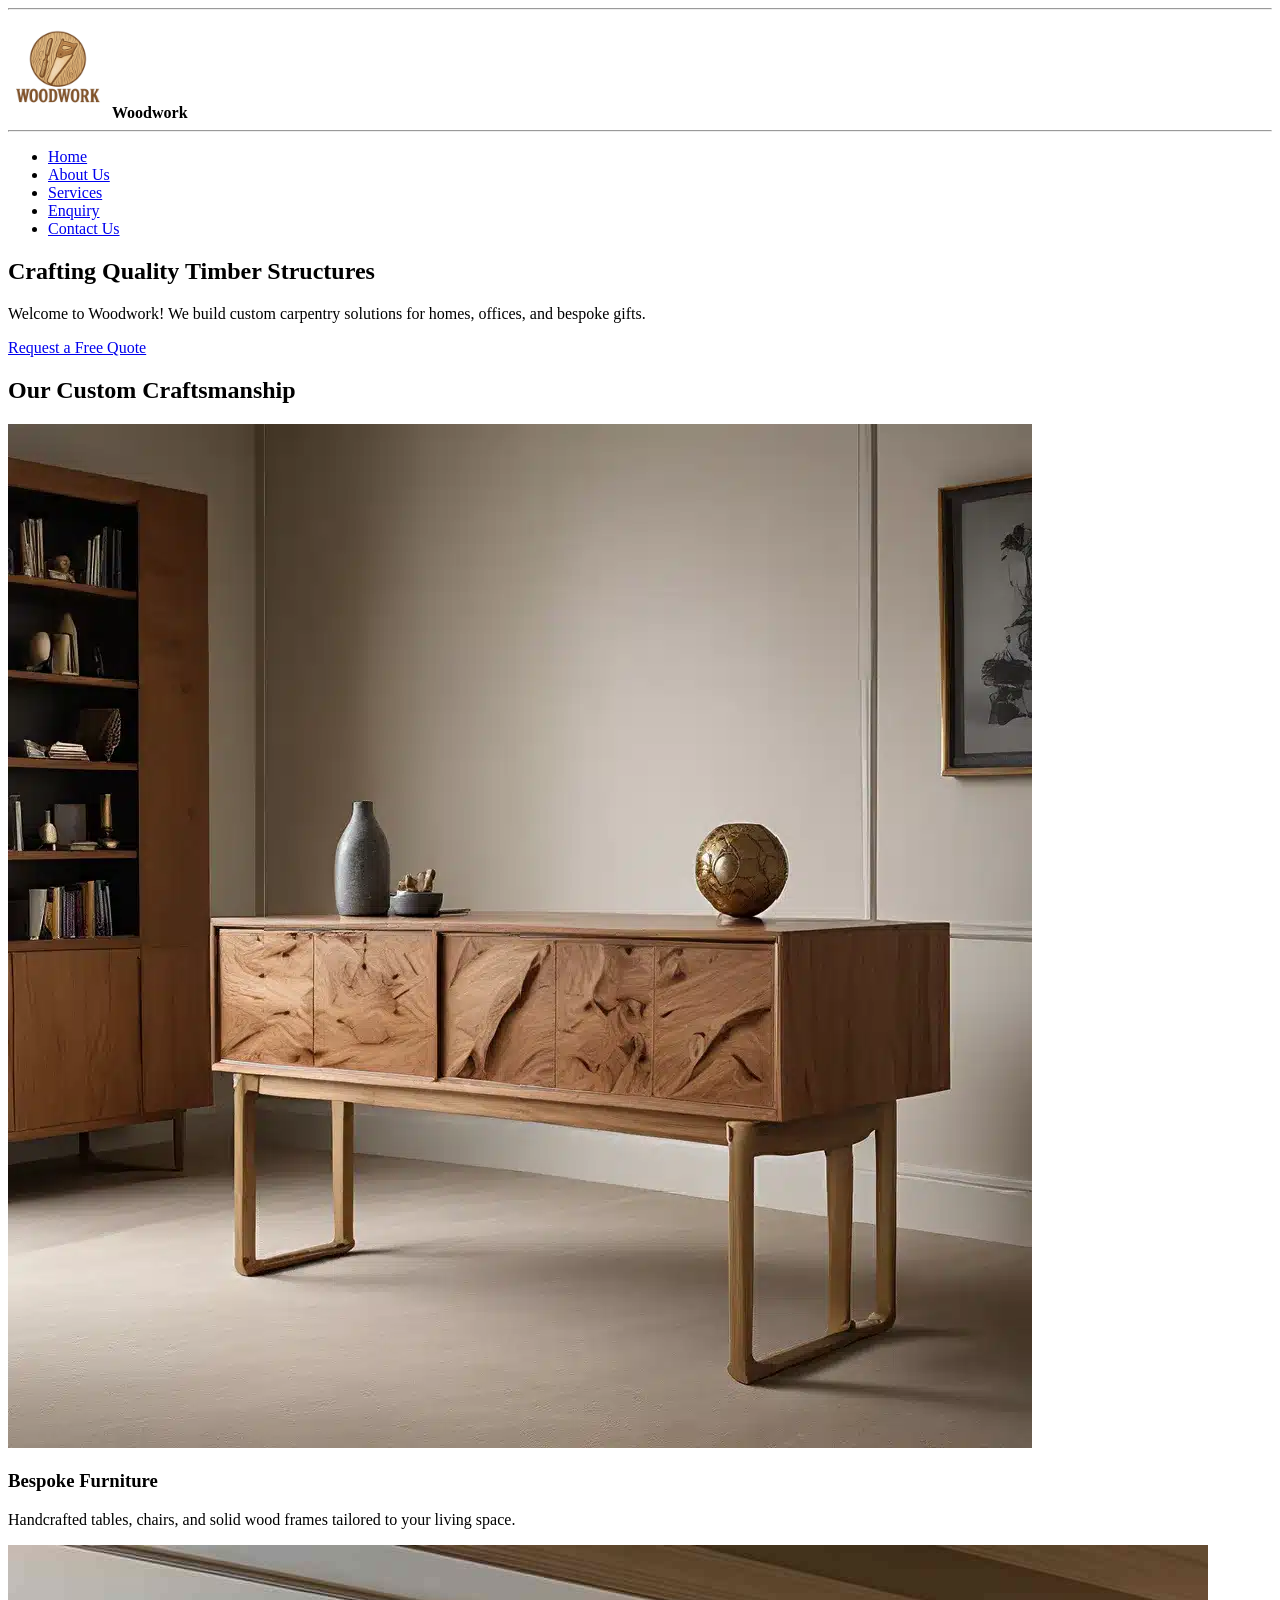
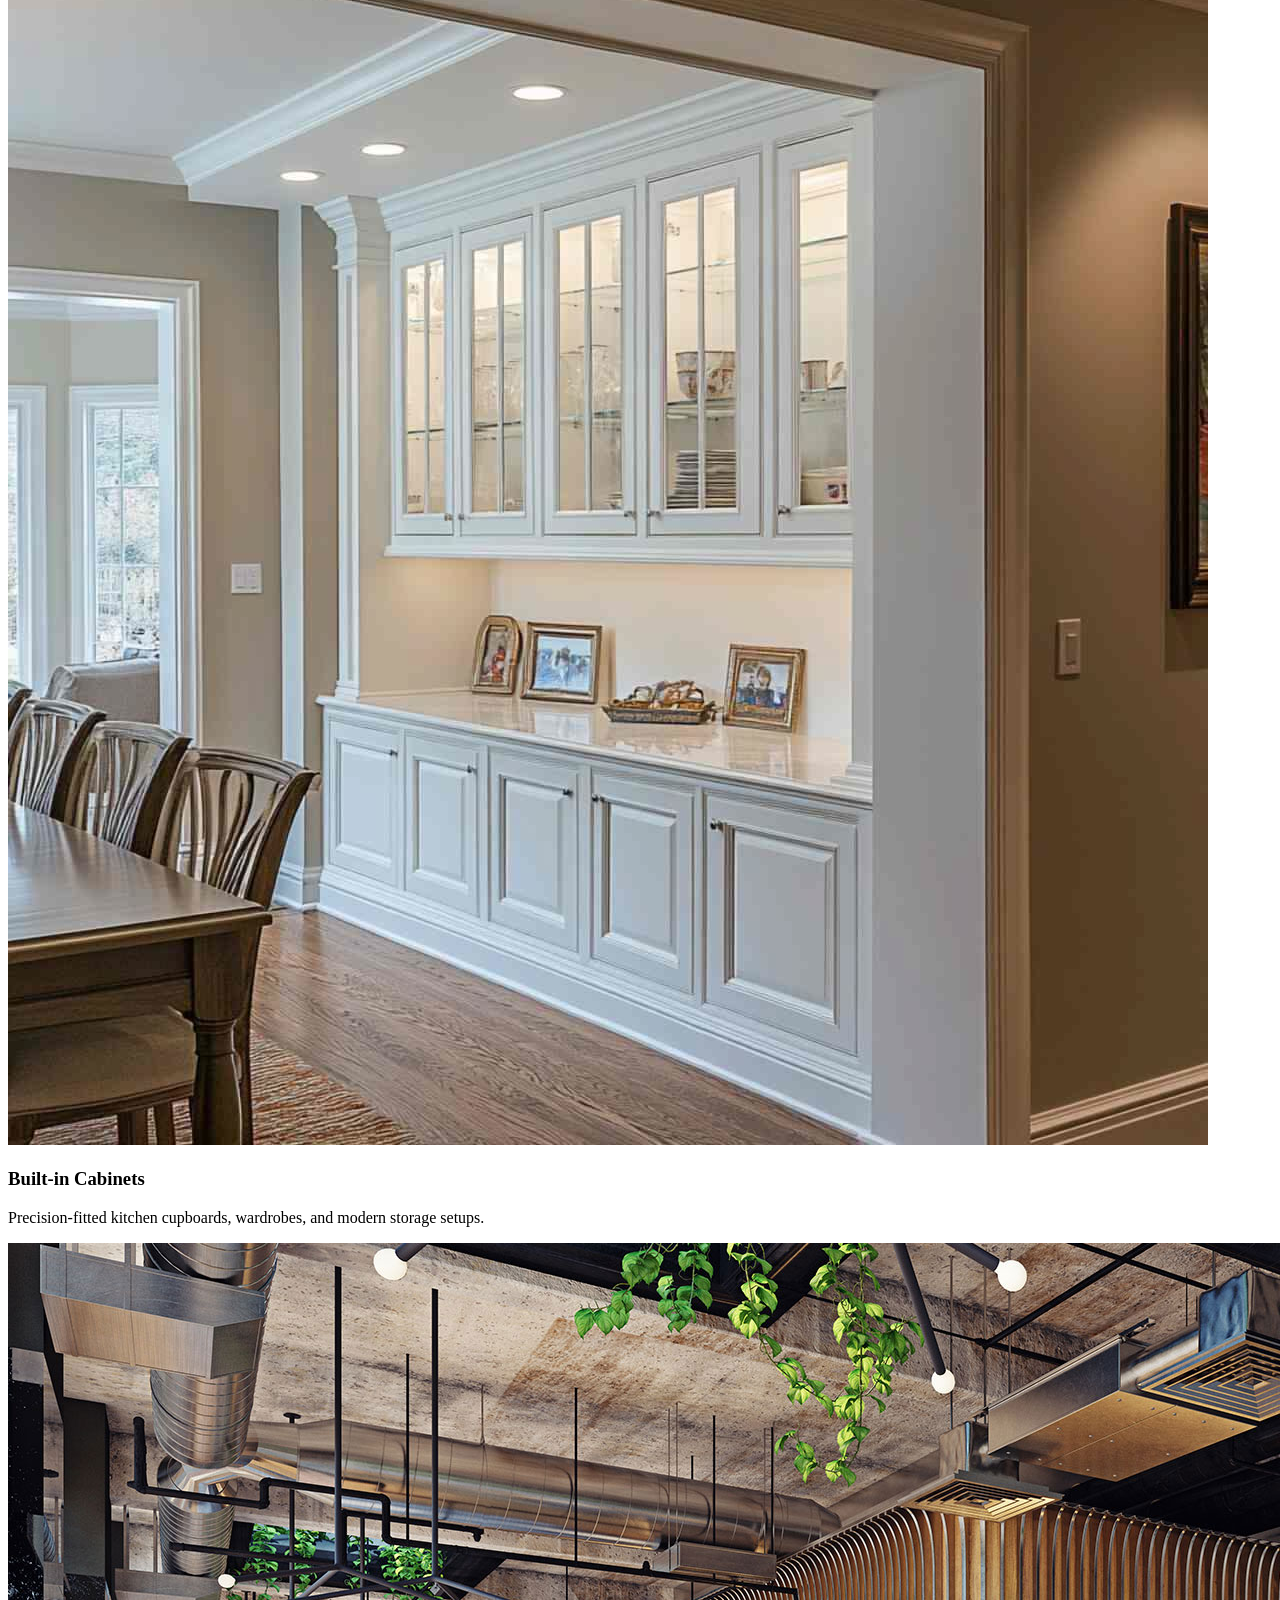
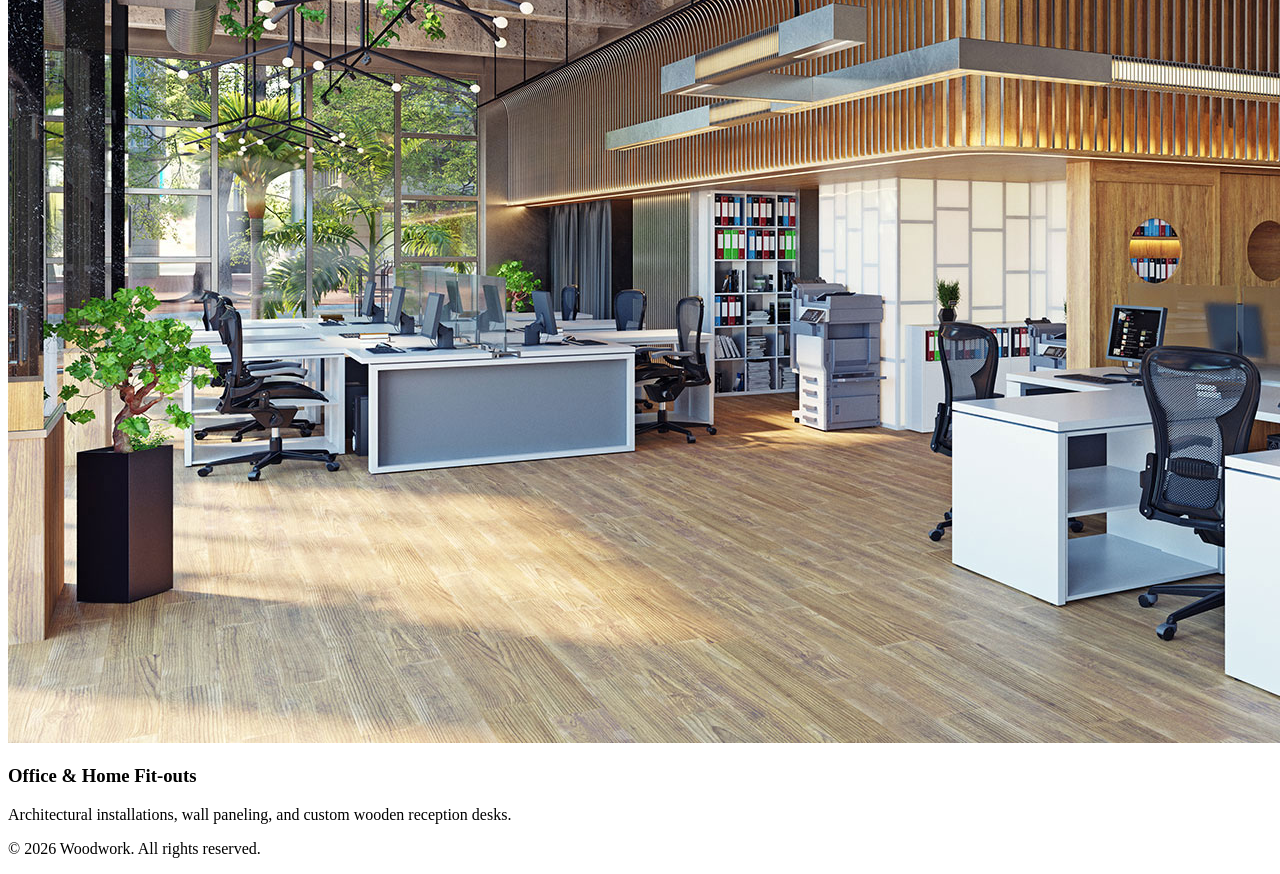
==== index.html @ f3352734 "webside" ====
<!DOCTYPE html>
<html lang="en">
<head>
    <!-- Metadata configuration for responsive web design -->
    <meta charset="UTF-8">
    <meta name="viewport" content="width=device-width, initial-scale=1.0">
    <title>Woodwork | Premium Custom Carpentry</title>
    
    <!-- External CSS link for styling -->
    <link rel="stylesheet" href="css/styles.css">
</head>
<body>
<hr>
    <!-- Top Header Navigation Bar (Logo on left, links aligned right) -->
    <header class="navbar">
        <div class="logo-container">
            <!-- Logo Image Placeholder (Replace src with your logo path later) -->
            <img src="images/logo-placeholder.png"
             alt="Woodwork Logo" class="site-logo" width="100" height="100">
            <span class="brand-name"><b>Woodwork</b></span>
        </div>
<hr>
        <!-- Aligned Navigation Menu -->
        <nav class="nav-links">
            <ul>
                <li><a href="index.html" class="active">Home</a></li>
                <li><a href="about.html">About Us</a></li>
                <li><a href="services.html">Services</a></li>
                <li><a href="enquiry.html">Enquiry</a></li>
                <li><a href="contact.html">Contact Us</a></li>
            </ul>
        </nav>
    </header>

    <!-- Main Content Body -->
    <main>
        <!-- Large Banner / Hero Section with background image space -->
        <section class="hero-banner">
            <!-- Main Hero Background Image Placeholder -->
            <div class="hero-overlay">
                <div class="hero-content">
                    <h1>Crafting Quality Timber Structures</h1>
                    <p>Welcome to Woodwork! We build custom carpentry solutions for homes, offices, and bespoke gifts.</p>
                    <a href="enquiry.html" class="cta-button">Request a Free Quote</a>
                </div>
            </div>
        </section>

        <!-- Featured Section with Big Image Slots -->
        <section class="featured-work">
            <h2>Our Custom Craftsmanship</h2>
            <div class="card-grid">
                
                <!-- Card 1: Custom Furniture Placeholder -->
                <div class="feature-card">
                    <img src="images/furniture-placeholder.jpg"
                     alt="Custom Furniture"
                      class="card-img">
                    <h3>Bespoke Furniture</h3>
                    <p>Handcrafted tables, chairs, and solid wood frames tailored to your living space.</p>
                </div>

                <!-- Card 2: Cabinets Placeholder -->
                <div class="feature-card">
                    <img src="images/cabinet-placeholder.jpg"
                     alt="Custom Cabinets"
                      class="card-img">
                    <h3>Built-in Cabinets</h3>
                    <p>Precision-fitted kitchen cupboards, wardrobes, and modern storage setups.</p>
                </div>

                <!-- Card 3: Fit-outs Placeholder -->
                <div class="feature-card">
                    <img src="images/fitout-placeholder.jpg"
                     alt="Office Fit-outs" class="card-img">
                    <h3>Office & Home Fit-outs</h3>
                    <p>Architectural installations, wall paneling, and custom wooden reception desks.</p>
                </div>

            </div>
        </section>
    </main>

    <!-- Site Footer -->
    <footer>
        <p>&copy; 2026 Woodwork. All rights reserved.</p>
    </footer>

    <!-- External JavaScript file -->
    <script src="js/main.js"></script>
</body>
</html>
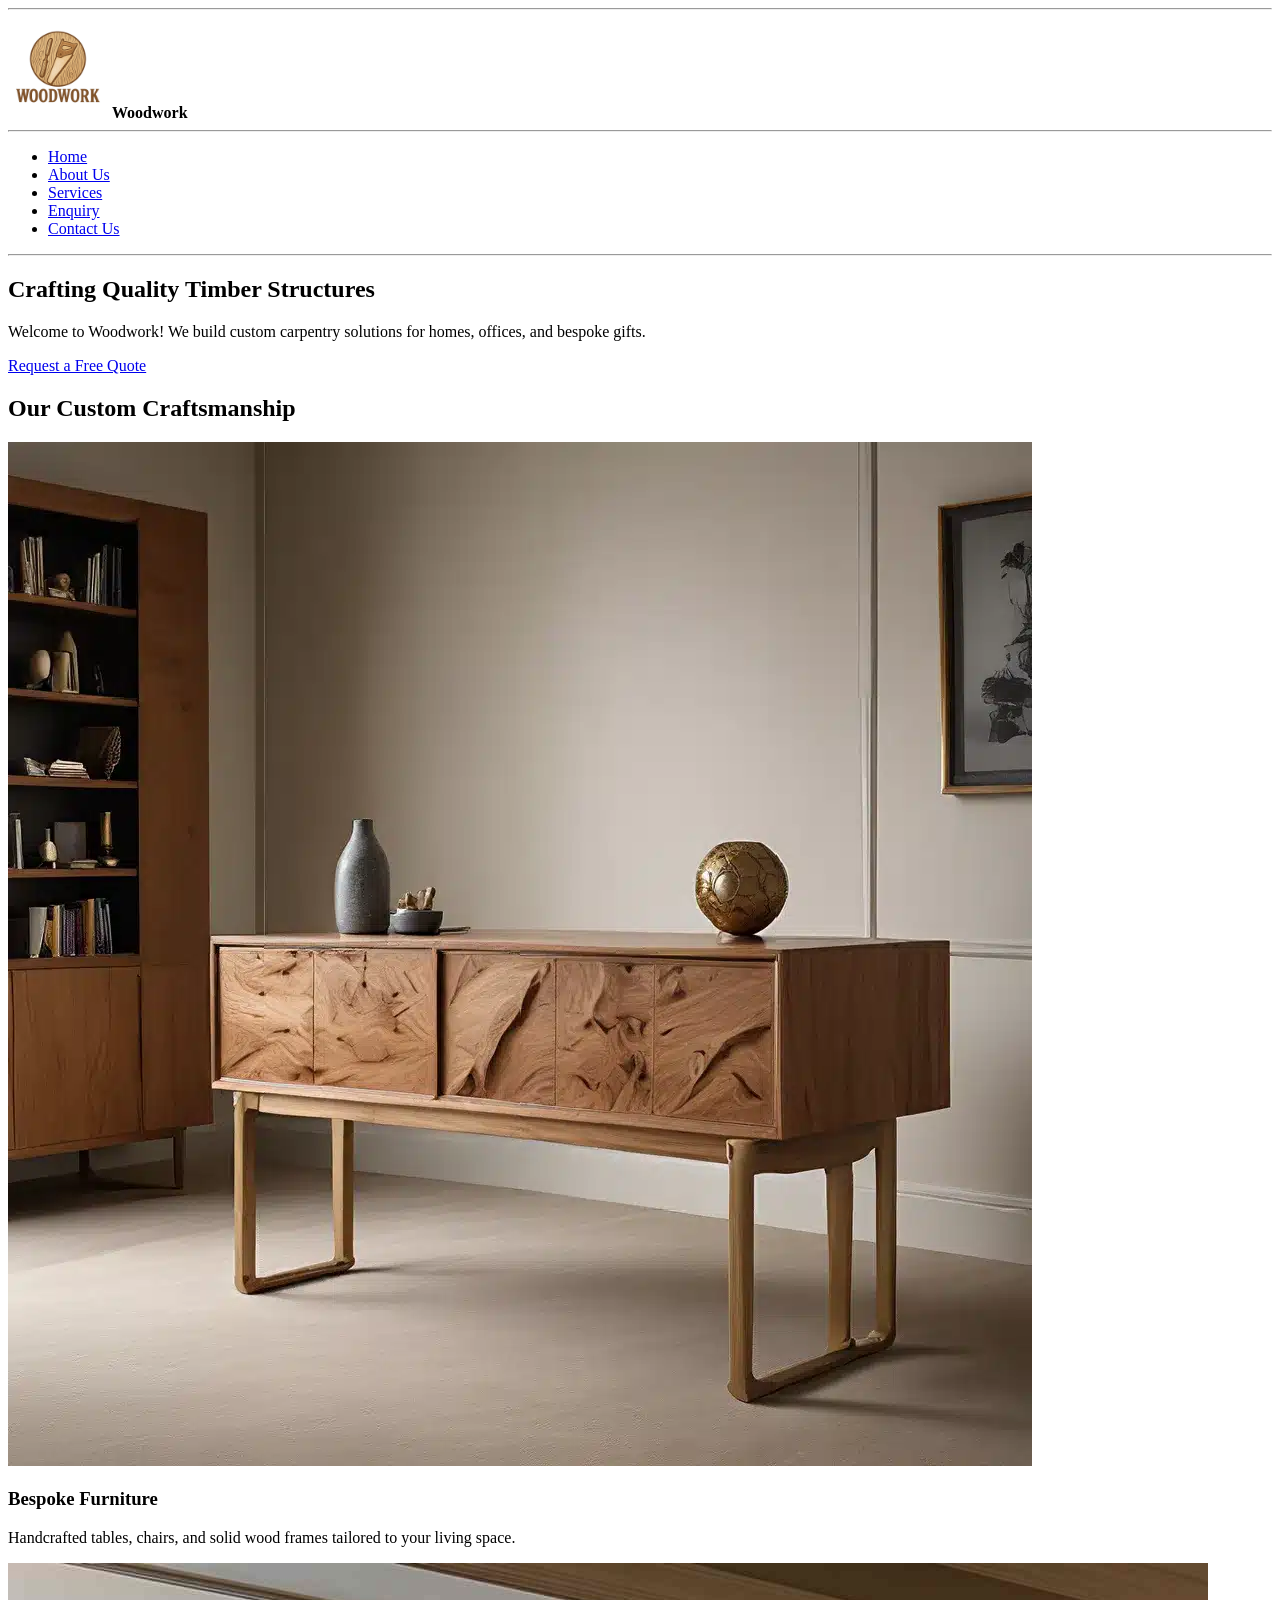
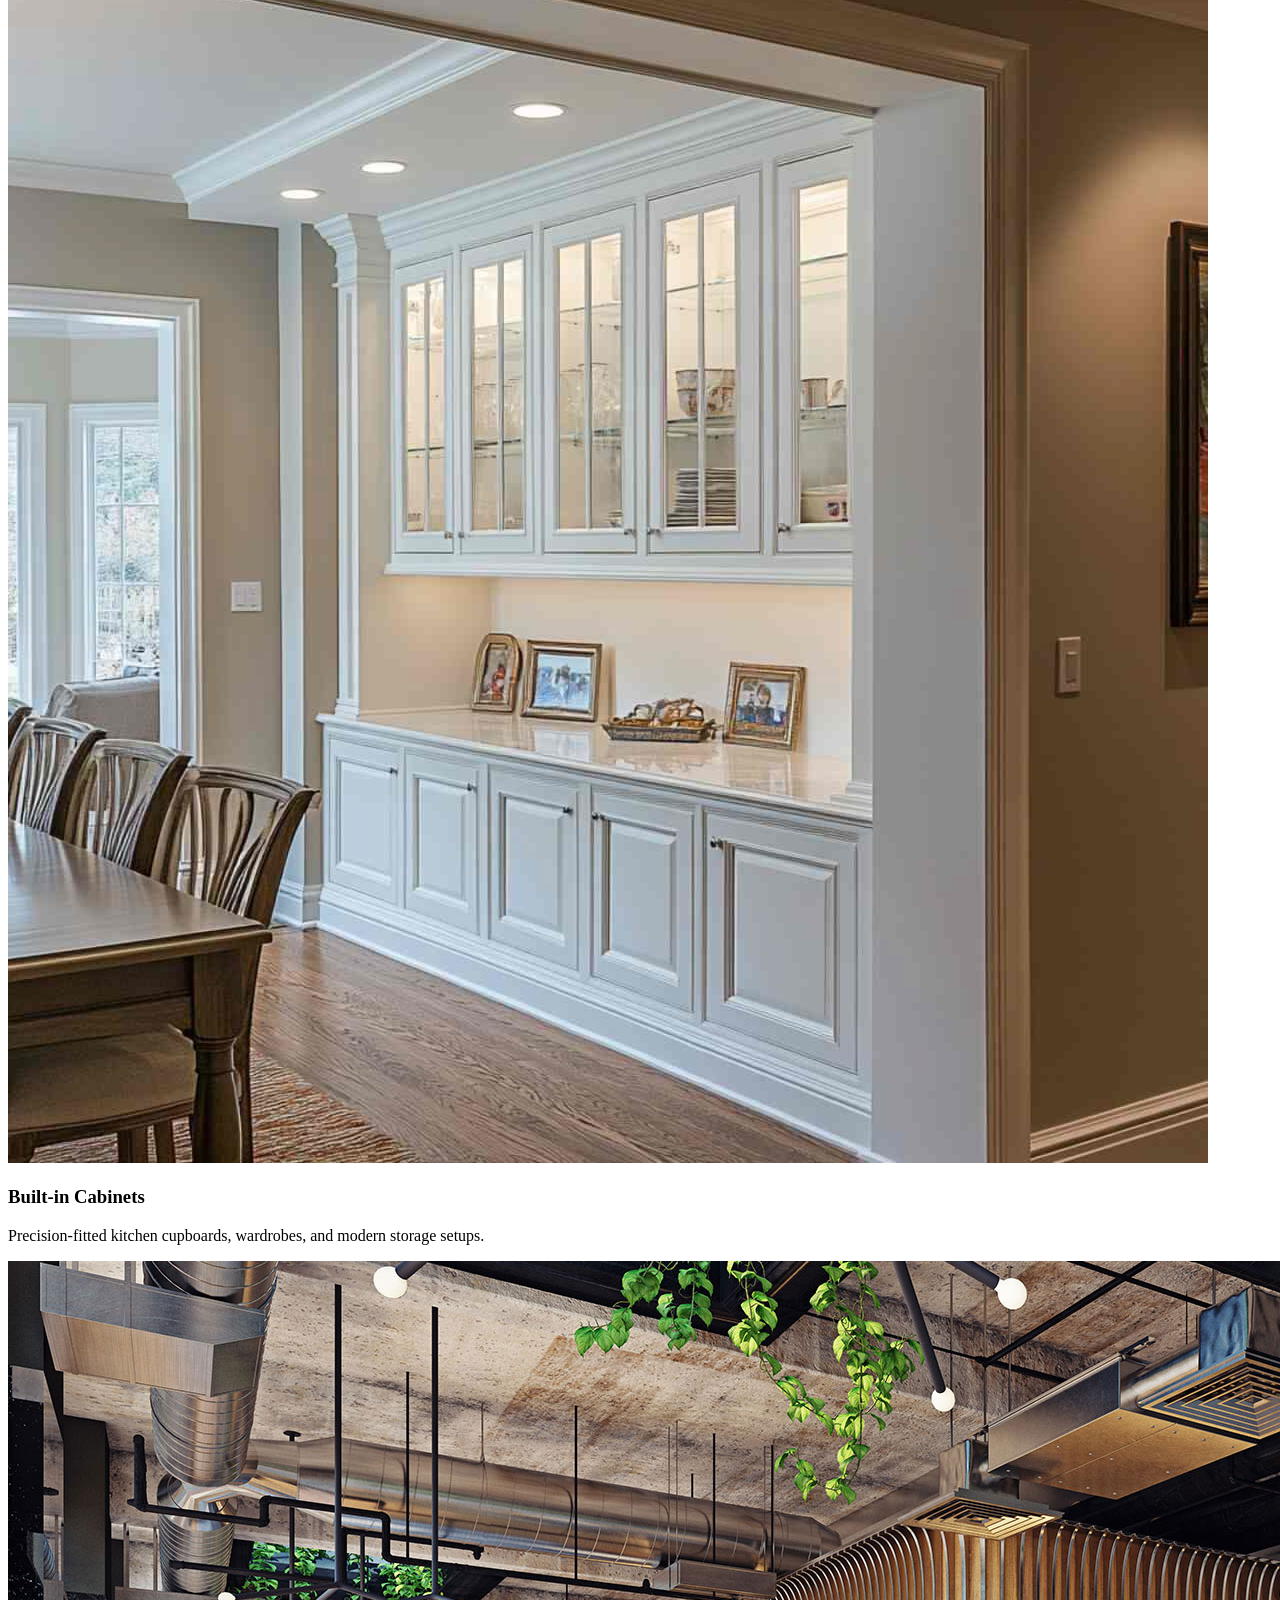
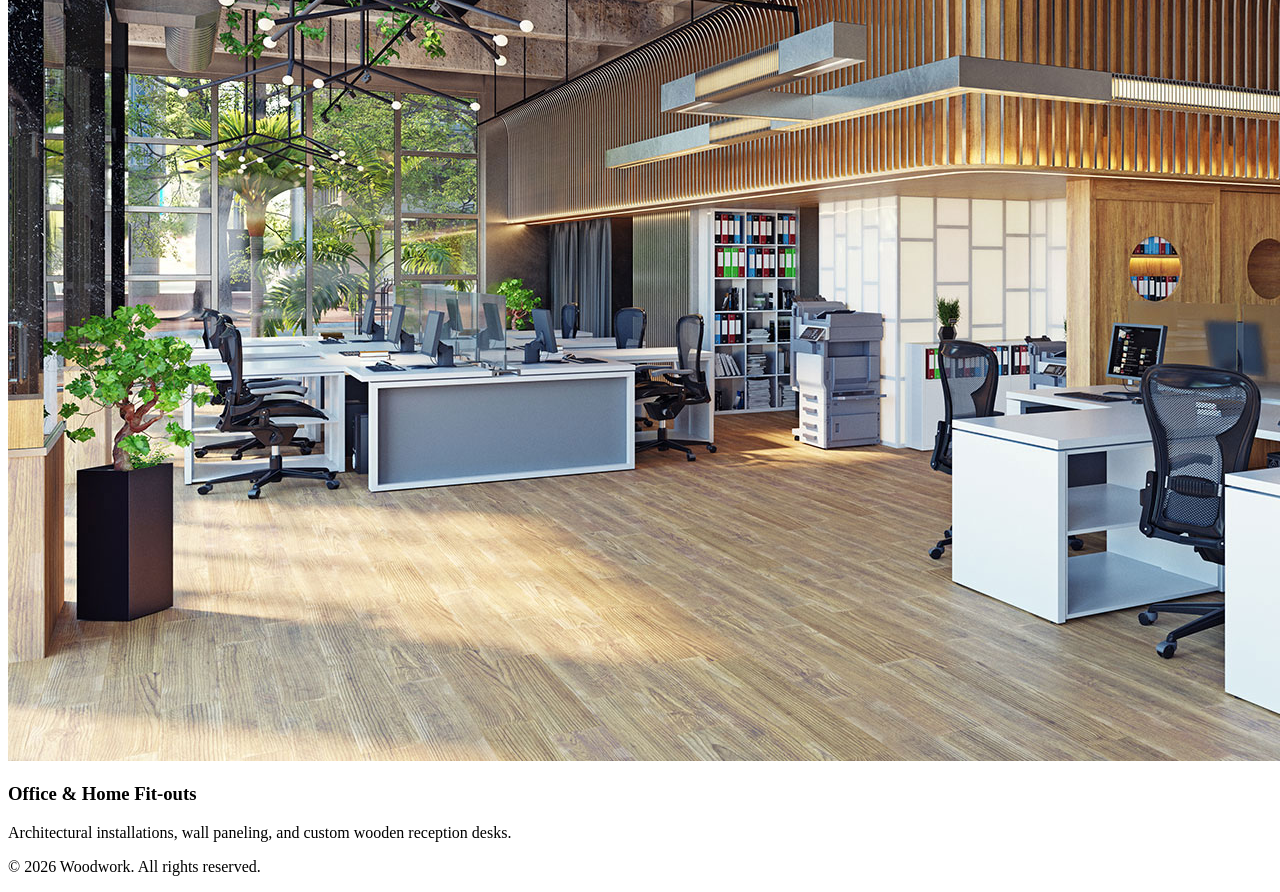
==== commit 2f6a49aa: "changed removed csss and js" ====
--- a/index.html
+++ b/index.html
@@ -31,7 +31,7 @@
             </ul>
         </nav>
     </header>
-
+<hr>
     <!-- Main Content Body -->
     <main>
         <!-- Large Banner / Hero Section with background image space -->
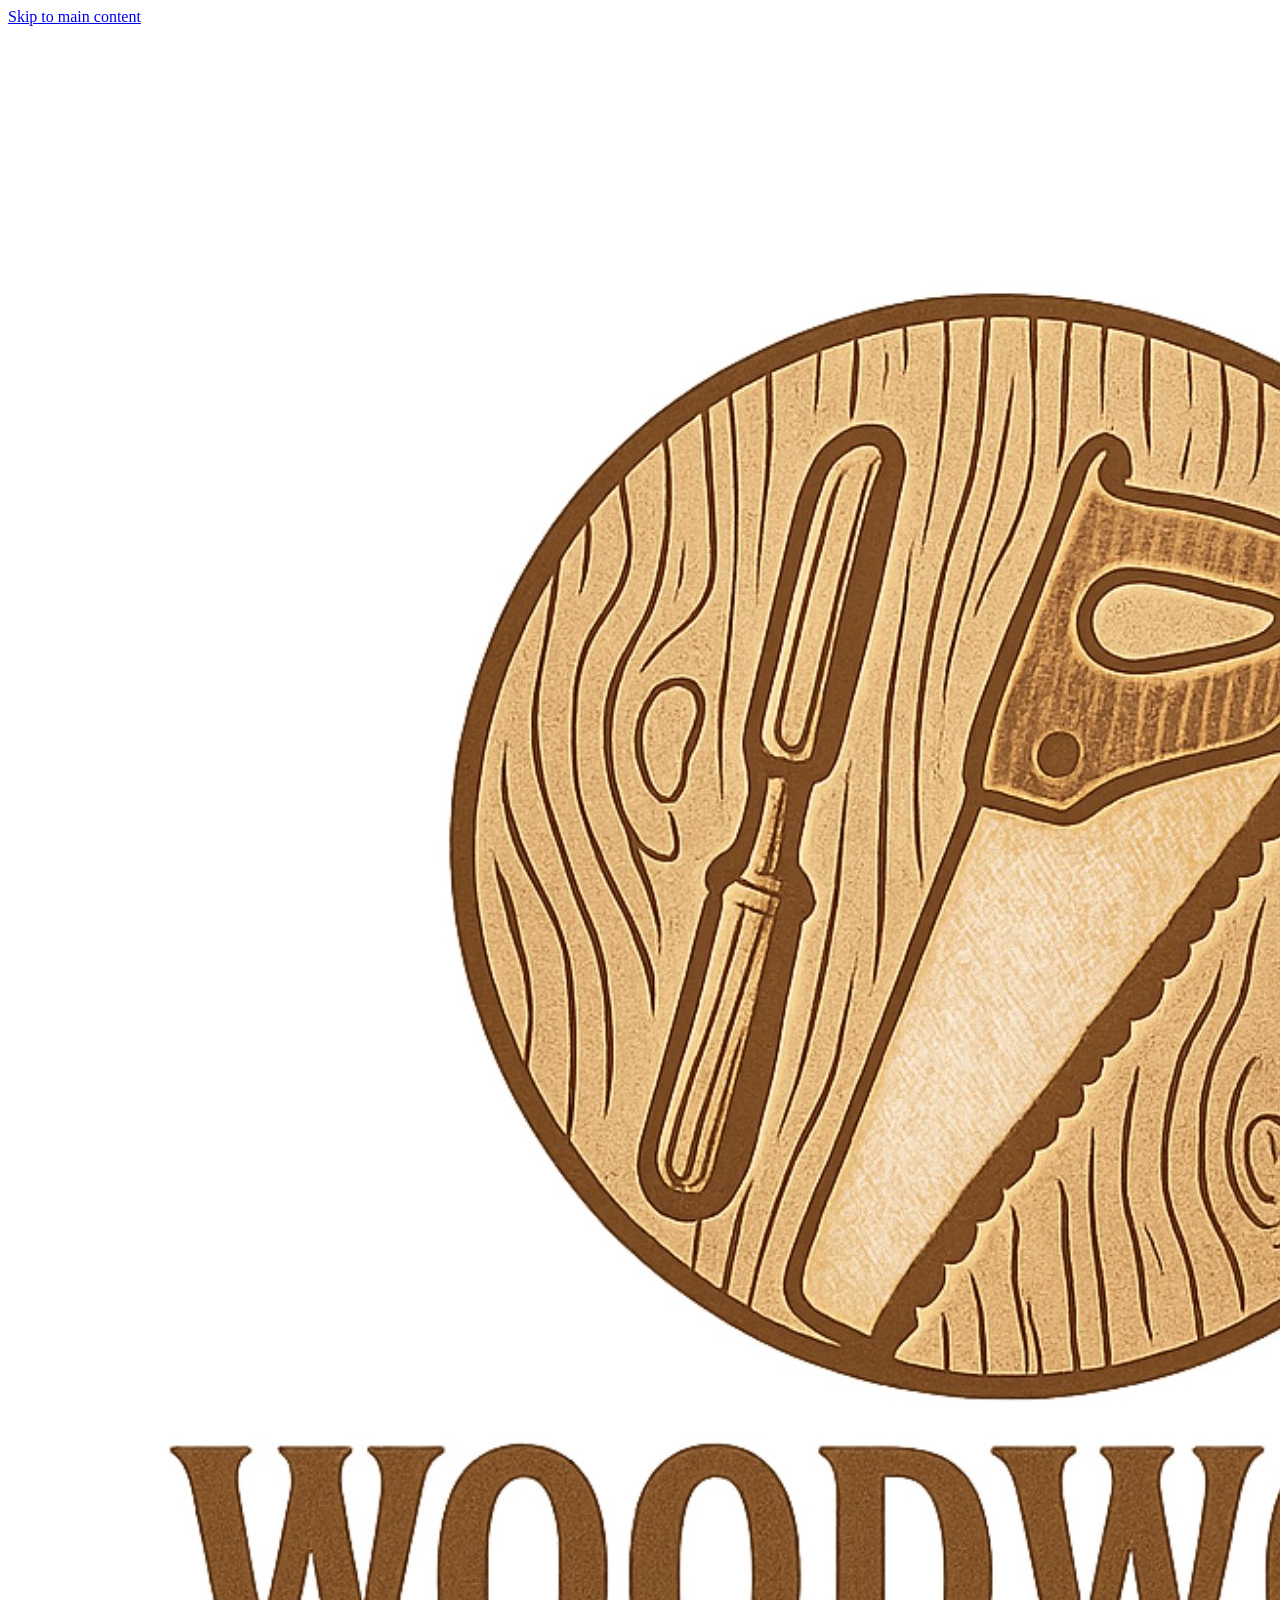
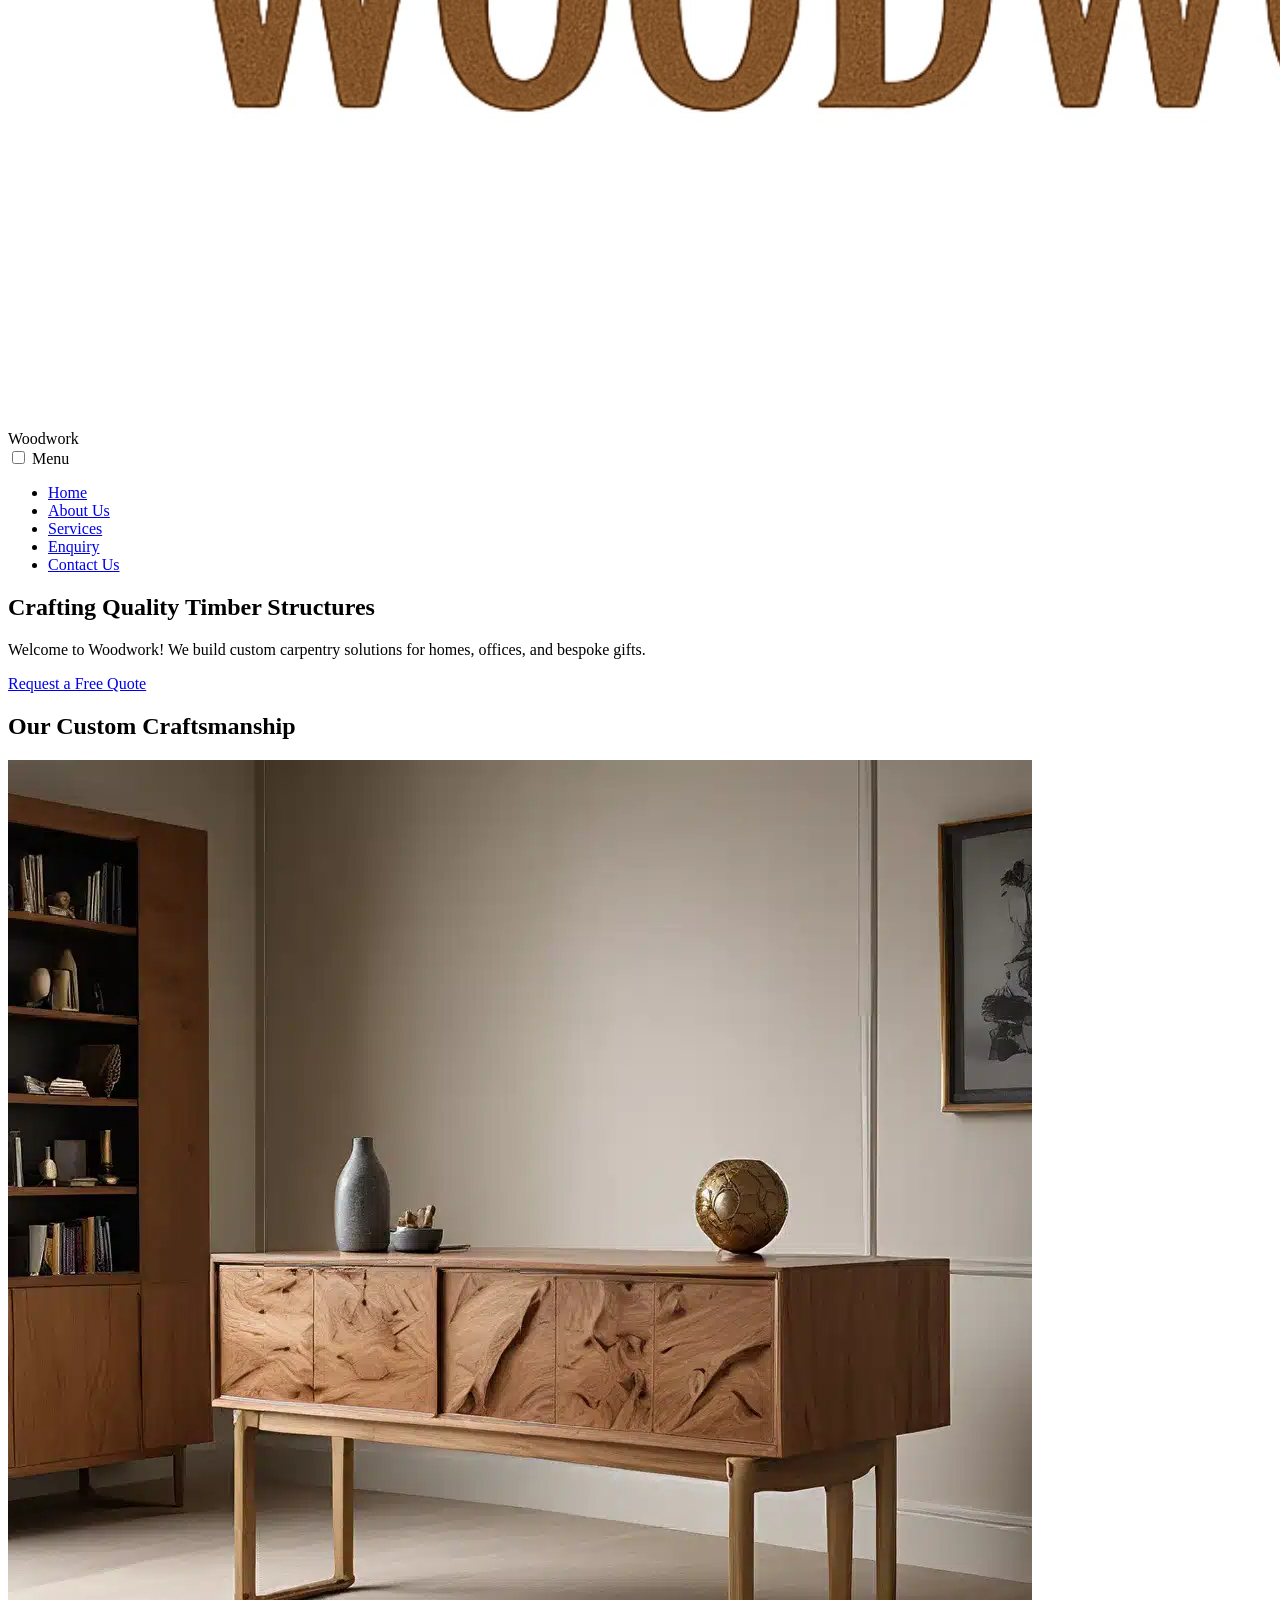
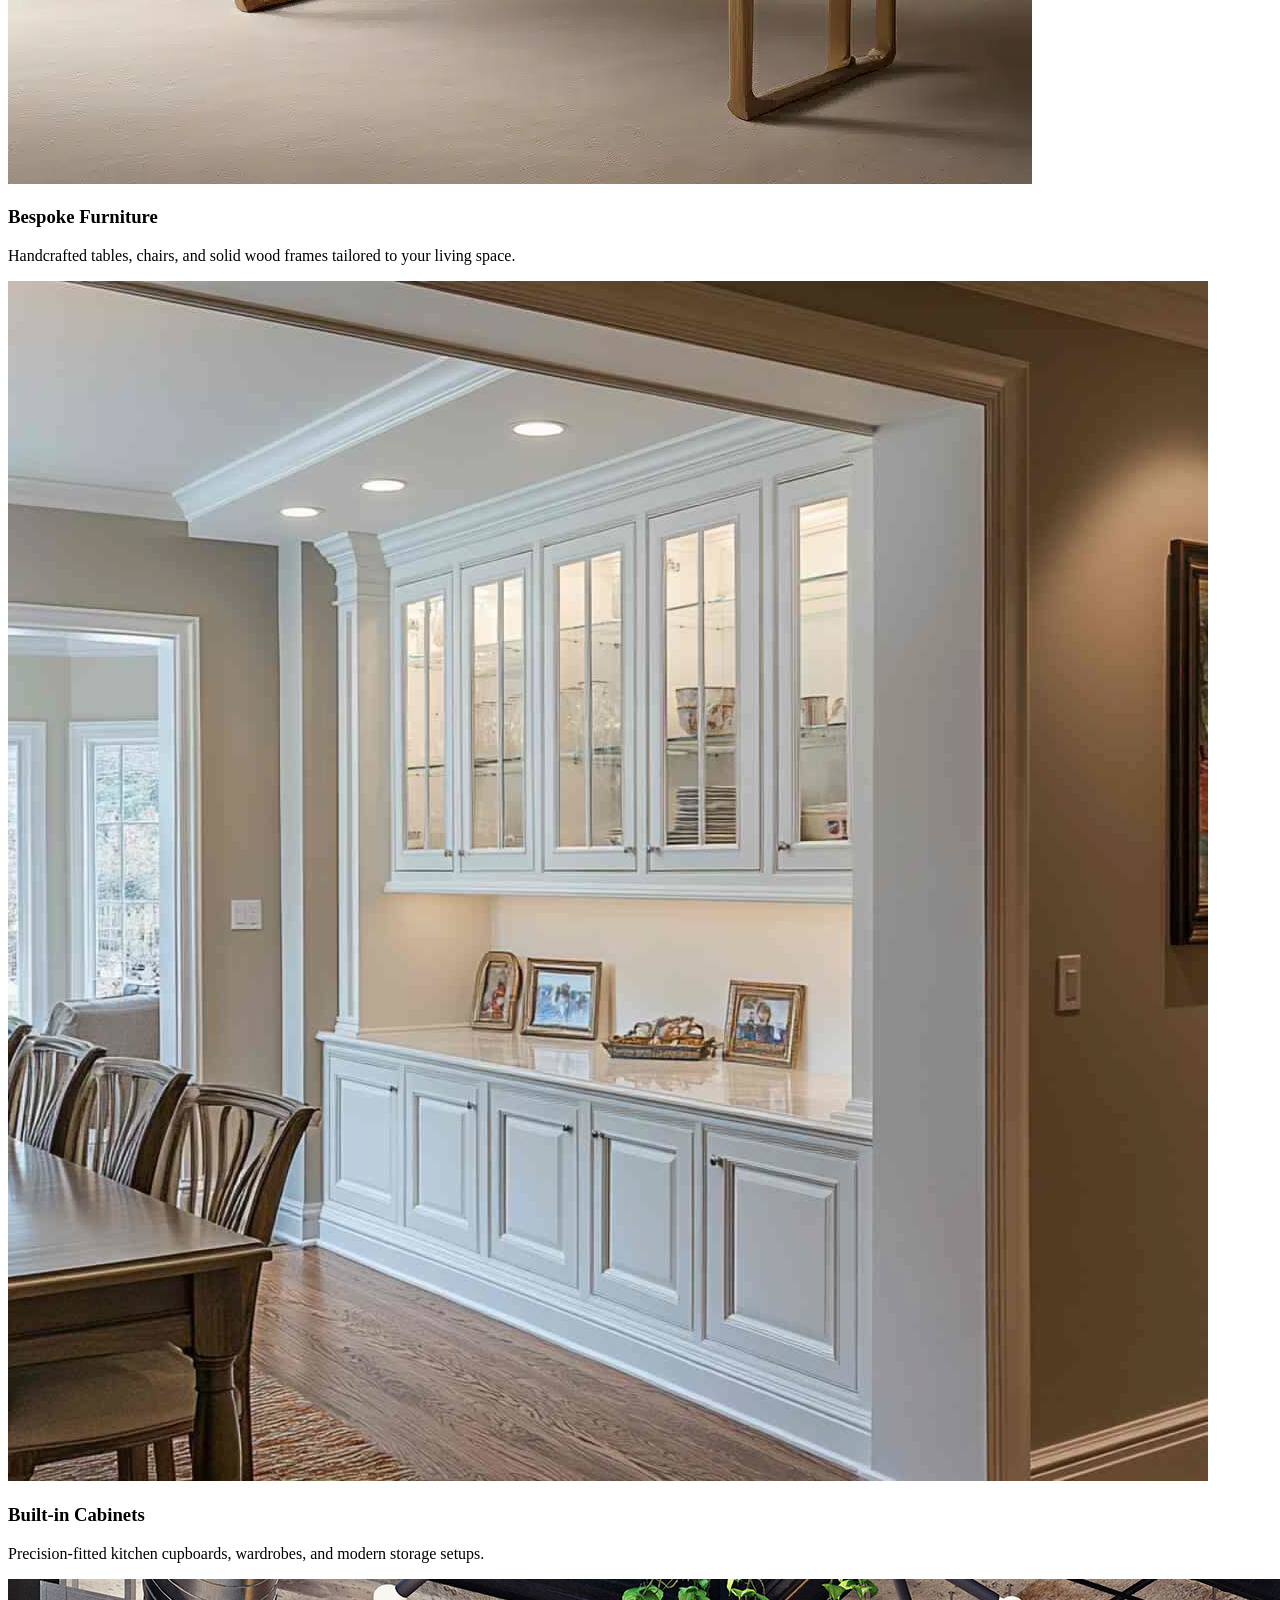
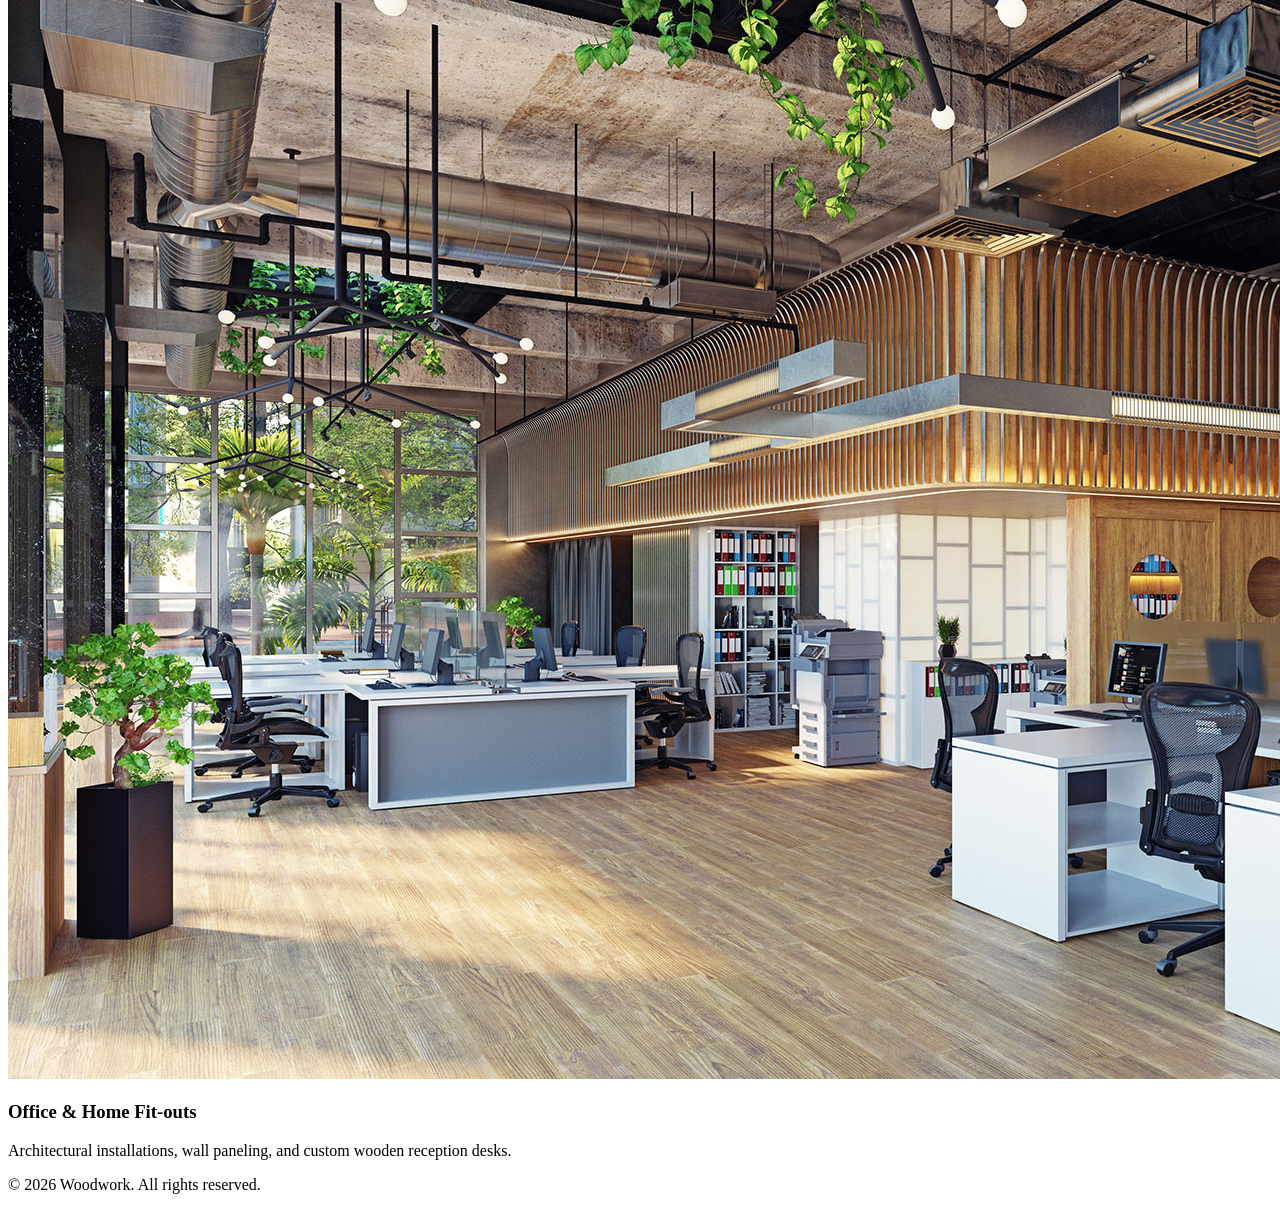
==== commit 2a004138: "Update index.html updated the code to match the css" ====
--- a/index.html
+++ b/index.html
@@ -10,20 +10,27 @@
     <link rel="stylesheet" href="css/styles.css">
 </head>
 <body>
-<hr>
+
+    <a class="skip-link" href="#main-content">Skip to main content</a>
+
     <!-- Top Header Navigation Bar (Logo on left, links aligned right) -->
     <header class="navbar">
         <div class="logo-container">
             <!-- Logo Image Placeholder (Replace src with your logo path later) -->
-            <img src="images/logo-placeholder.png"
-             alt="Woodwork Logo" class="site-logo" width="100" height="100">
-            <span class="brand-name"><b>Woodwork</b></span>
+            <img src="images/logo-placeholder.png" alt="Woodwork Logo" class="site-logo">
+            <span class="brand-name">Woodwork</span>
         </div>
-<hr>
+
+        <input class="menu-checkbox" type="checkbox" id="menu-toggle" aria-label="Toggle navigation menu">
+        <label class="menu-toggle" for="menu-toggle">
+            <span class="menu-icon" aria-hidden="true"><span></span><span></span><span></span></span>
+            <span class="menu-label">Menu</span>
+        </label>
+
         <!-- Aligned Navigation Menu -->
-        <nav class="nav-links">
+        <nav class="nav-links" id="main-navigation" aria-label="Main navigation">
             <ul>
-                <li><a href="index.html" class="active">Home</a></li>
+            <li><a href="index.html" class="active" aria-current="page">Home</a></li>
                 <li><a href="about.html">About Us</a></li>
                 <li><a href="services.html">Services</a></li>
                 <li><a href="enquiry.html">Enquiry</a></li>
@@ -31,9 +38,9 @@
             </ul>
         </nav>
     </header>
-<hr>
+
     <!-- Main Content Body -->
-    <main>
+    <main id="main-content">
         <!-- Large Banner / Hero Section with background image space -->
         <section class="hero-banner">
             <!-- Main Hero Background Image Placeholder -->
@@ -53,26 +60,21 @@
                 
                 <!-- Card 1: Custom Furniture Placeholder -->
                 <div class="feature-card">
-                    <img src="images/furniture-placeholder.jpg"
-                     alt="Custom Furniture"
-                      class="card-img">
+                    <img src="images/furniture-placeholder.jpg" alt="Custom Furniture" class="card-img">
                     <h3>Bespoke Furniture</h3>
                     <p>Handcrafted tables, chairs, and solid wood frames tailored to your living space.</p>
                 </div>
 
                 <!-- Card 2: Cabinets Placeholder -->
                 <div class="feature-card">
-                    <img src="images/cabinet-placeholder.jpg"
-                     alt="Custom Cabinets"
-                      class="card-img">
+                    <img src="images/cabinet-placeholder.jpg" alt="Custom Cabinets" class="card-img">
                     <h3>Built-in Cabinets</h3>
                     <p>Precision-fitted kitchen cupboards, wardrobes, and modern storage setups.</p>
                 </div>
 
                 <!-- Card 3: Fit-outs Placeholder -->
                 <div class="feature-card">
-                    <img src="images/fitout-placeholder.jpg"
-                     alt="Office Fit-outs" class="card-img">
+                    <img src="images/fitout-placeholder.jpg" alt="Office Fit-outs" class="card-img">
                     <h3>Office & Home Fit-outs</h3>
                     <p>Architectural installations, wall paneling, and custom wooden reception desks.</p>
                 </div>
@@ -86,7 +88,5 @@
         <p>&copy; 2026 Woodwork. All rights reserved.</p>
     </footer>
 
-    <!-- External JavaScript file -->
-    <script src="js/main.js"></script>
 </body>
 </html>
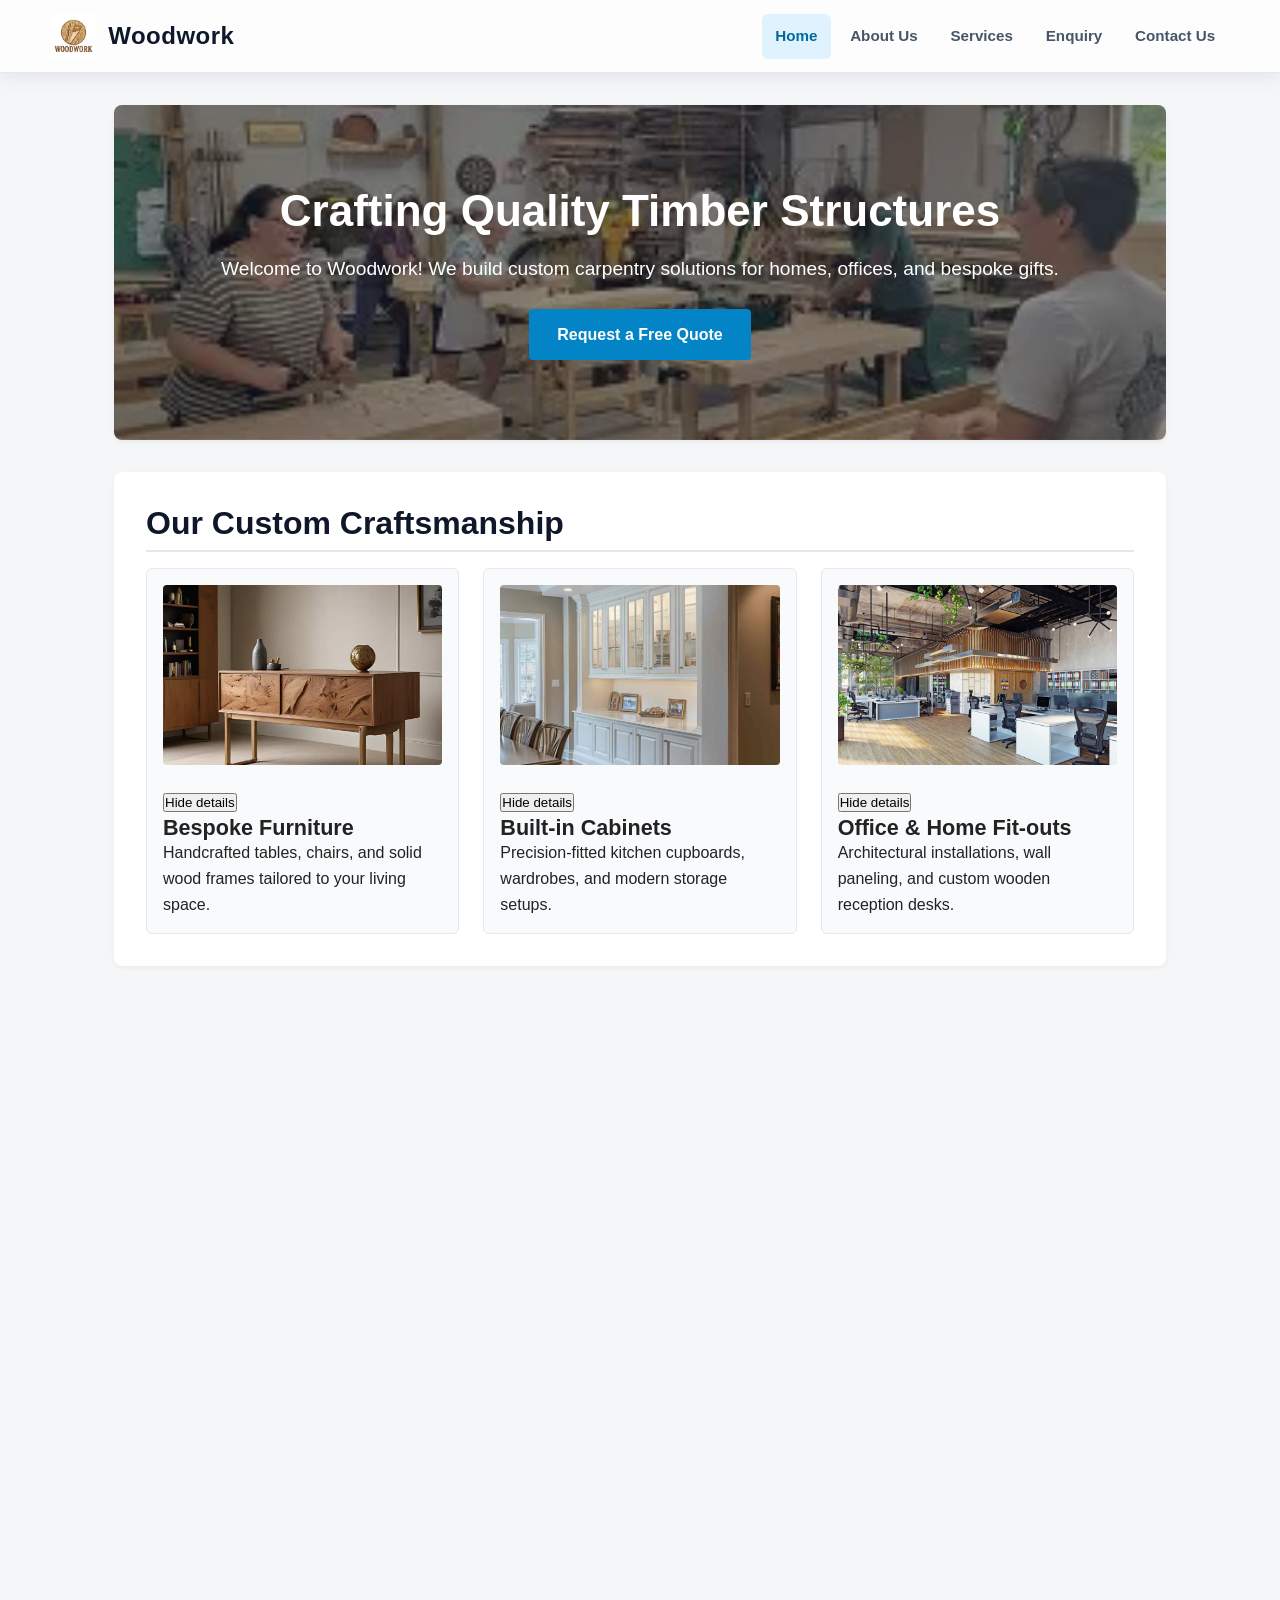
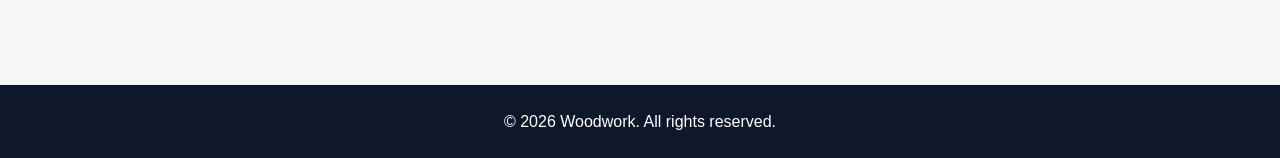
==== commit 14a70463: "added a js file upgradede the other html filesc" ====
--- a/index.html
+++ b/index.html
@@ -4,10 +4,21 @@
     <!-- Metadata configuration for responsive web design -->
     <meta charset="UTF-8">
     <meta name="viewport" content="width=device-width, initial-scale=1.0">
+    <meta name="description" content="Woodwork creates bespoke carpentry, custom cabinetry, furniture, and commercial fit-outs for homes and businesses.">
+    <meta name="keywords" content="custom carpentry, bespoke furniture, cabinetry, commercial fit-outs, Woodwork South Africa">
+    <meta name="author" content="Woodwork">
+    <meta name="robots" content="index, follow">
+    <meta property="og:title" content="Woodwork | Premium Custom Carpentry">
+    <meta property="og:description" content="Custom cabinetry, bespoke furniture, and tailored fit-outs crafted for modern homes and commercial spaces.">
+    <meta property="og:type" content="website">
+    <meta property="og:image" content="images/workshop-placeholder.jpg">
+    <meta name="theme-color" content="#0f172a">
+    <meta http-equiv="Content-Security-Policy" content="default-src 'self'; img-src 'self' data:; style-src 'self'; script-src 'self'; frame-src https://www.google.com https://www.youtube.com; object-src 'none'; base-uri 'self'; form-action 'self'">
     <title>Woodwork | Premium Custom Carpentry</title>
     
     <!-- External CSS link for styling -->
     <link rel="stylesheet" href="css/styles.css">
+    <script src="js/site.js" defer></script>
 </head>
 <body>
 
@@ -17,7 +28,7 @@
     <header class="navbar">
         <div class="logo-container">
             <!-- Logo Image Placeholder (Replace src with your logo path later) -->
-            <img src="images/logo-placeholder.png" alt="Woodwork Logo" class="site-logo">
+            <img src="images/logo-placeholder.png" alt="Woodwork Logo" class="site-logo" width="160" height="45" decoding="async">
             <span class="brand-name">Woodwork</span>
         </div>
 
@@ -54,38 +65,61 @@
         </section>
 
         <!-- Featured Section with Big Image Slots -->
-        <section class="featured-work">
+        <section class="featured-work reveal-on-scroll">
             <h2>Our Custom Craftsmanship</h2>
             <div class="card-grid">
                 
                 <!-- Card 1: Custom Furniture Placeholder -->
                 <div class="feature-card">
-                    <img src="images/furniture-placeholder.jpg" alt="Custom Furniture" class="card-img">
-                    <h3>Bespoke Furniture</h3>
-                    <p>Handcrafted tables, chairs, and solid wood frames tailored to your living space.</p>
+                    <img src="images/furniture-placeholder.jpg" alt="Custom Furniture" class="card-img" loading="lazy" decoding="async" data-lightbox>
+                    <button class="toggle-content-btn" type="button" aria-controls="home-card-detail-1" aria-expanded="true" hidden>Hide details</button>
+                    <div class="card-details" id="home-card-detail-1">
+                        <h3>Bespoke Furniture</h3>
+                        <p>Handcrafted tables, chairs, and solid wood frames tailored to your living space.</p>
+                    </div>
                 </div>
 
                 <!-- Card 2: Cabinets Placeholder -->
                 <div class="feature-card">
-                    <img src="images/cabinet-placeholder.jpg" alt="Custom Cabinets" class="card-img">
-                    <h3>Built-in Cabinets</h3>
-                    <p>Precision-fitted kitchen cupboards, wardrobes, and modern storage setups.</p>
+                    <img src="images/cabinet-placeholder.jpg" alt="Custom Cabinets" class="card-img" loading="lazy" decoding="async" data-lightbox>
+                    <button class="toggle-content-btn" type="button" aria-controls="home-card-detail-2" aria-expanded="true" hidden>Hide details</button>
+                    <div class="card-details" id="home-card-detail-2">
+                        <h3>Built-in Cabinets</h3>
+                        <p>Precision-fitted kitchen cupboards, wardrobes, and modern storage setups.</p>
+                    </div>
                 </div>
 
                 <!-- Card 3: Fit-outs Placeholder -->
                 <div class="feature-card">
-                    <img src="images/fitout-placeholder.jpg" alt="Office Fit-outs" class="card-img">
-                    <h3>Office & Home Fit-outs</h3>
-                    <p>Architectural installations, wall paneling, and custom wooden reception desks.</p>
+                    <img src="images/fitout-placeholder.jpg" alt="Office Fit-outs" class="card-img" loading="lazy" decoding="async" data-lightbox>
+                    <button class="toggle-content-btn" type="button" aria-controls="home-card-detail-3" aria-expanded="true" hidden>Hide details</button>
+                    <div class="card-details" id="home-card-detail-3">
+                        <h3>Office & Home Fit-outs</h3>
+                        <p>Architectural installations, wall paneling, and custom wooden reception desks.</p>
+                    </div>
                 </div>
 
+            </div>
+        </section>
+
+        <section class="video-section reveal-on-scroll">
+            <h2>See Our Craft in Action</h2>
+            <div class="video-wrapper">
+                <iframe
+                    src="https://www.youtube.com/embed/7yk76jA3OK0?si=JkQw5mC8fDVA7Qkx"
+                    title="Woodworking craftsmanship showcase"
+                    loading="lazy"
+                    allow="accelerometer; autoplay; clipboard-write; encrypted-media; gyroscope; picture-in-picture; web-share"
+                    referrerpolicy="strict-origin-when-cross-origin"
+                    allowfullscreen>
+                </iframe>
             </div>
         </section>
     </main>
 
     <!-- Site Footer -->
     <footer>
-        <p>&copy; 2026 Woodwork. All rights reserved.</p>
+        <p>&copy; <span data-current-year></span> Woodwork. All rights reserved.</p>
     </footer>
 
 </body>
--- a/css/styles.css
+++ b/css/styles.css
@@ -0,0 +1,512 @@
+
+/* Global reset: keeps spacing and sizing consistent across browsers. */
+* {
+    box-sizing: border-box;
+    margin: 0;
+    padding: 0;
+}
+
+:root {
+    font-size: 100%;
+}
+
+/* Base page text and background colours. */
+body {
+    font-family: 'Aptos', 'Segoe UI', sans-serif;
+    line-height: 1.6;
+    color: #222222;
+    background-color: #f4f6f8;
+}
+
+h1,
+h2,
+h3 {
+    line-height: 1.2;
+}
+
+h1 {
+    font-size: clamp(1.8rem, 4vw, 2.75rem);
+}
+
+h2 {
+    font-size: clamp(1.35rem, 2.5vw, 2rem);
+}
+
+h3 {
+    font-size: clamp(1.1rem, 2vw, 1.35rem);
+}
+
+.skip-link {
+    position: absolute;
+    left: 1rem;
+    top: -4rem;
+    z-index: 1100;
+    padding: 0.75rem 1rem;
+    background: #0f172a;
+    color: #ffffff;
+    font-weight: 700;
+    text-decoration: none;
+    border-radius: 4px;
+}
+
+.skip-link:focus {
+    top: 1rem;
+}
+
+a:focus-visible,
+button:focus-visible,
+input:focus-visible,
+select:focus-visible,
+textarea:focus-visible,
+iframe:focus-visible {
+    outline: 3px solid #f59e0b;
+    outline-offset: 3px;
+}
+
+/* Sticky site header and desktop navigation layout. */
+.navbar {
+    background-color: rgba(255, 255, 255, 0.78);
+    -webkit-backdrop-filter: blur(12px);
+    backdrop-filter: blur(12px);
+    display: flex;
+    justify-content: space-between;
+    align-items: center;
+    gap: 2rem;
+    padding: 0.85rem clamp(1rem, 4vw, 4rem);
+    border-bottom: 1px solid #e2e8f0;
+    box-shadow: 0 4px 18px rgba(15, 23, 42, 0.08);
+    position: sticky;
+    top: 0;
+    z-index: 1000;
+}
+
+/* Logo image and brand name inside the header. */
+.logo-container {
+    display: flex;
+    align-items: center;
+    gap: 0.75rem;
+}
+
+.site-logo {
+    height: 45px;
+    width: auto;
+}
+
+.brand-name {
+    font-size: 1.5rem;
+    font-weight: bold;
+    color: #0f172a;
+    letter-spacing: 0.5px;
+}
+
+/* Desktop navigation links. */
+.nav-links ul {
+    display: flex;
+    list-style: none;
+    align-items: center;
+    gap: 0.35rem;
+}
+
+.nav-links a {
+    display: block;
+    text-decoration: none;
+    color: #475569;
+    font-weight: 600;
+    font-size: 0.95rem;
+    padding: 0.65rem 0.85rem;
+    border-radius: 6px;
+    transition: color 0.2s ease, background-color 0.2s ease;
+}
+
+.nav-links a:hover, 
+.nav-links a.active {
+    color: #0369a1;
+    background-color: #e0f2fe;
+}
+
+/* CSS-only mobile menu control; hidden until the phone breakpoint. */
+.menu-checkbox {
+    position: absolute;
+    opacity: 0;
+    pointer-events: none;
+}
+
+.menu-toggle {
+    display: none;
+    align-items: center;
+    gap: 0.55rem;
+    padding: 0.55rem 0.7rem;
+    border: 1px solid #cbd5e1;
+    border-radius: 6px;
+    background: #ffffff;
+    color: #0f172a;
+    font: inherit;
+    font-weight: 700;
+    cursor: pointer;
+}
+
+/* Three lines used to create the hamburger menu icon. */
+.menu-icon {
+    display: grid;
+    gap: 4px;
+}
+
+.menu-icon span {
+    display: block;
+    width: 19px;
+    height: 2px;
+    background: #0f172a;
+    transition: transform 0.2s ease, opacity 0.2s ease;
+}
+
+/* Changes the hamburger icon into an X when the menu is open. */
+.menu-checkbox:checked + .menu-toggle .menu-icon span:nth-child(1) {
+    transform: translateY(6px) rotate(45deg);
+}
+
+.menu-checkbox:checked + .menu-toggle .menu-icon span:nth-child(2) {
+    opacity: 0;
+}
+
+.menu-checkbox:checked + .menu-toggle .menu-icon span:nth-child(3) {
+    transform: translateY(-6px) rotate(-45deg);
+}
+
+/* Homepage hero banner and its background image. */
+.hero-banner {
+    background: linear-gradient(rgba(15, 23, 42, 0.48), rgba(15, 23, 42, 0.48)), url('../images/workshop-placeholder.jpg');
+    background-size: cover;
+    background-position: center;
+    color: #ffffff;
+    text-align: center;
+    padding: 5rem 1.5rem;
+}
+
+/* Text sizing inside the homepage hero. */
+.hero-content h1 {
+    margin-bottom: 1rem;
+}
+
+.hero-content p {
+    font-size: clamp(1rem, 2vw, 1.2rem);
+    margin-bottom: 1.5rem;
+}
+
+/* Main call-to-action link and hover state. */
+.cta-button {
+    display: inline-block;
+    background-color: #0284c7;
+    color: #ffffff;
+    padding: 0.8rem 1.8rem;
+    text-decoration: none;
+    border-radius: 4px;
+    font-weight: bold;
+    transition: background-color 0.3s ease;
+}
+
+.cta-button:hover {
+    background-color: #0369a1;
+}
+
+/* Header banner used on the inner pages. */
+.page-header {
+    background-color: #1e293b;
+    color: #ffffff;
+    text-align: center;
+    padding: 3rem 1.5rem;
+}
+
+/* Width and spacing for the main page content. */
+main {
+    max-width: 1100px;
+    margin: 2rem auto;
+    padding: 0 clamp(1rem, 3vw, 1.5rem);
+}
+
+/* Shared white panel style for page sections. */
+section {
+    background: #ffffff;
+    padding: clamp(1.25rem, 3vw, 2rem);
+    margin-bottom: 2rem;
+    border-radius: 8px;
+    box-shadow: 0 2px 5px rgba(0,0,0,0.05);
+}
+
+/* Section headings and underline */
+h2 {
+    color: #0f172a;
+    margin-bottom: 1rem;
+    border-bottom: 2px solid #e2e8f0;
+    padding-bottom: 0.5rem;
+}
+
+/* Responsive grid used for service, team, and content cards. */
+.card-grid {
+    display: grid;
+    grid-template-columns: repeat(auto-fit, minmax(280px, 1fr));
+    gap: 1.5rem;
+    margin-top: 1rem;
+}
+
+/* Individual card appearance. */
+.feature-card {
+    background: #f8fafc;
+    border: 1px solid #e2e8f0;
+    border-radius: 6px;
+    padding: 1rem;
+}
+
+/* Images inside cards. */
+.card-img {
+    width: 100%;
+    height: 180px;
+    object-fit: cover;
+    border-radius: 4px;
+    margin-bottom: 1rem;
+}
+
+/* Responsive grid for the location maps. */
+.map-grid {
+    display: grid;
+    grid-template-columns: repeat(2, minmax(0, 1fr));
+    gap: 1.5rem;
+}
+
+/* Individual map panel and location title. */
+.map-location h3 {
+    margin-bottom: 0.75rem;
+    color: #0f172a;
+}
+
+/* Keeps each embedded map at a stable, responsive size. */
+.map-container {
+    position: relative;
+    height: 280px;
+    overflow: hidden;
+    border-radius: 6px;
+    border: 1px solid #e2e8f0;
+}
+
+.map-container iframe {
+    width: 100%;
+    height: 100%;
+    border: 0;
+}
+
+/* Allows wide tables to scroll horizontally on small screens. */
+.table-container {
+    overflow-x: auto;
+}
+
+/* Services pricing table layout. */
+.services-table {
+    width: 100%;
+    border-collapse: collapse;
+    margin-top: 1rem;
+}
+
+.services-table th, 
+.services-table td {
+    padding: 0.75rem 1rem;
+    text-align: left;
+    border: 1px solid #e2e8f0;
+}
+
+.services-table th {
+    background-color: #0f172a;
+    color: #ffffff;
+}
+
+/* Form field spacing and label styling. */
+.form-group {
+    margin-bottom: 1.25rem;
+}
+
+.form-group label {
+    display: block;
+    font-weight: bold;
+    margin-bottom: 0.5rem;
+}
+
+.form-group input,
+.form-group select,
+.form-group textarea {
+    width: 100%;
+    padding: 0.75rem;
+    border: 1px solid #cbd5e1;
+    border-radius: 4px;
+    font-size: 1rem;
+}
+
+.form-group input:focus,
+.form-group select:focus,
+.form-group textarea:focus {
+    border-color: #0284c7;
+    box-shadow: 0 0 0 3px rgba(2, 132, 199, 0.18);
+}
+
+.form-status {
+    min-height: 1.6rem;
+    margin-top: 1rem;
+    font-weight: 700;
+    color: #166534;
+}
+
+.form-status.success {
+    color: #166534;
+}
+
+.form-status.error {
+    color: #b91c1c;
+}
+
+.video-section {
+    margin-top: 2rem;
+}
+
+.video-wrapper {
+    position: relative;
+    width: 100%;
+    max-width: 900px;
+    margin: 1.25rem auto 0;
+    aspect-ratio: 16 / 9;
+    overflow: hidden;
+    border-radius: 8px;
+    box-shadow: 0 8px 24px rgba(15, 23, 42, 0.12);
+}
+
+.video-wrapper iframe {
+    width: 100%;
+    height: 100%;
+    border: 0;
+}
+
+.reveal-on-scroll {
+    opacity: 0;
+    transform: translateY(18px);
+    transition: opacity 0.45s ease, transform 0.45s ease;
+}
+
+.reveal-on-scroll.is-visible {
+    opacity: 1;
+    transform: translateY(0);
+}
+
+/* Form submit button and hover state. */
+.submit-btn {
+    background-color: #0284c7;
+    color: #ffffff;
+    border: none;
+    padding: 0.8rem 2rem;
+    font-size: 1rem;
+    border-radius: 4px;
+    cursor: pointer;
+}
+
+.submit-btn:hover {
+    background-color: #0369a1;
+}
+
+.cta-button:focus-visible,
+.submit-btn:focus-visible,
+.menu-toggle:focus-visible,
+.menu-checkbox:focus-visible + .menu-toggle {
+    outline-color: #f59e0b;
+}
+
+/* Footer styling. */
+footer {
+    text-align: center;
+    background-color: #0f172a;
+    color: #ffffff;
+    padding: 1.5rem;
+    margin-top: 3rem;
+}
+
+/* Phone layout: replaces the desktop links with a collapsible menu. */
+@media (max-width: 768px) {
+    .navbar {
+        flex-wrap: wrap;
+        gap: 0;
+    }
+
+    .menu-toggle {
+        display: inline-flex;
+    }
+
+    .nav-links {
+        display: block;
+        flex-basis: 100%;
+        max-height: 0;
+        overflow: hidden;
+        background-color: rgba(255, 255, 255, 0.86);
+        -webkit-backdrop-filter: blur(12px);
+        backdrop-filter: blur(12px);
+        box-shadow: 0 4px 12px rgba(15, 23, 42, 0.08);
+        padding-top: 0;
+        opacity: 0;
+        visibility: hidden;
+        transition: max-height 0.25s ease, padding-top 0.25s ease, opacity 0.2s ease, visibility 0.25s ease;
+    }
+
+    .menu-checkbox:checked ~ .nav-links {
+        max-height: 20rem;
+        padding-top: 0.75rem;
+        opacity: 1;
+        visibility: visible;
+    }
+
+    .nav-links ul {
+        display: grid;
+        gap: 0.25rem;
+        padding-bottom: 0.25rem;
+    }
+
+    .nav-links a {
+        padding: 0.8rem 0.9rem;
+    }
+
+    main {
+        margin-top: 1.25rem;
+        margin-bottom: 1.25rem;
+    }
+
+    .hero-banner {
+        padding: clamp(3rem, 12vw, 5rem) 1rem;
+    }
+
+    .page-header {
+        padding: clamp(2rem, 8vw, 3rem) 1rem;
+    }
+
+    .hero-content p,
+    .page-header p {
+        font-size: 1rem;
+    }
+
+    .feature-card {
+        padding: 0.85rem;
+    }
+
+    .services-table th,
+    .services-table td {
+        padding: 0.65rem 0.75rem;
+        font-size: 0.95rem;
+    }
+
+    .site-logo {
+        height: 38px;
+    }
+
+    .brand-name {
+        font-size: 1.25rem;
+    }
+
+    .map-grid {
+        grid-template-columns: 1fr;
+    }
+
+    .map-container {
+        height: clamp(210px, 60vw, 240px);
+    }
+}
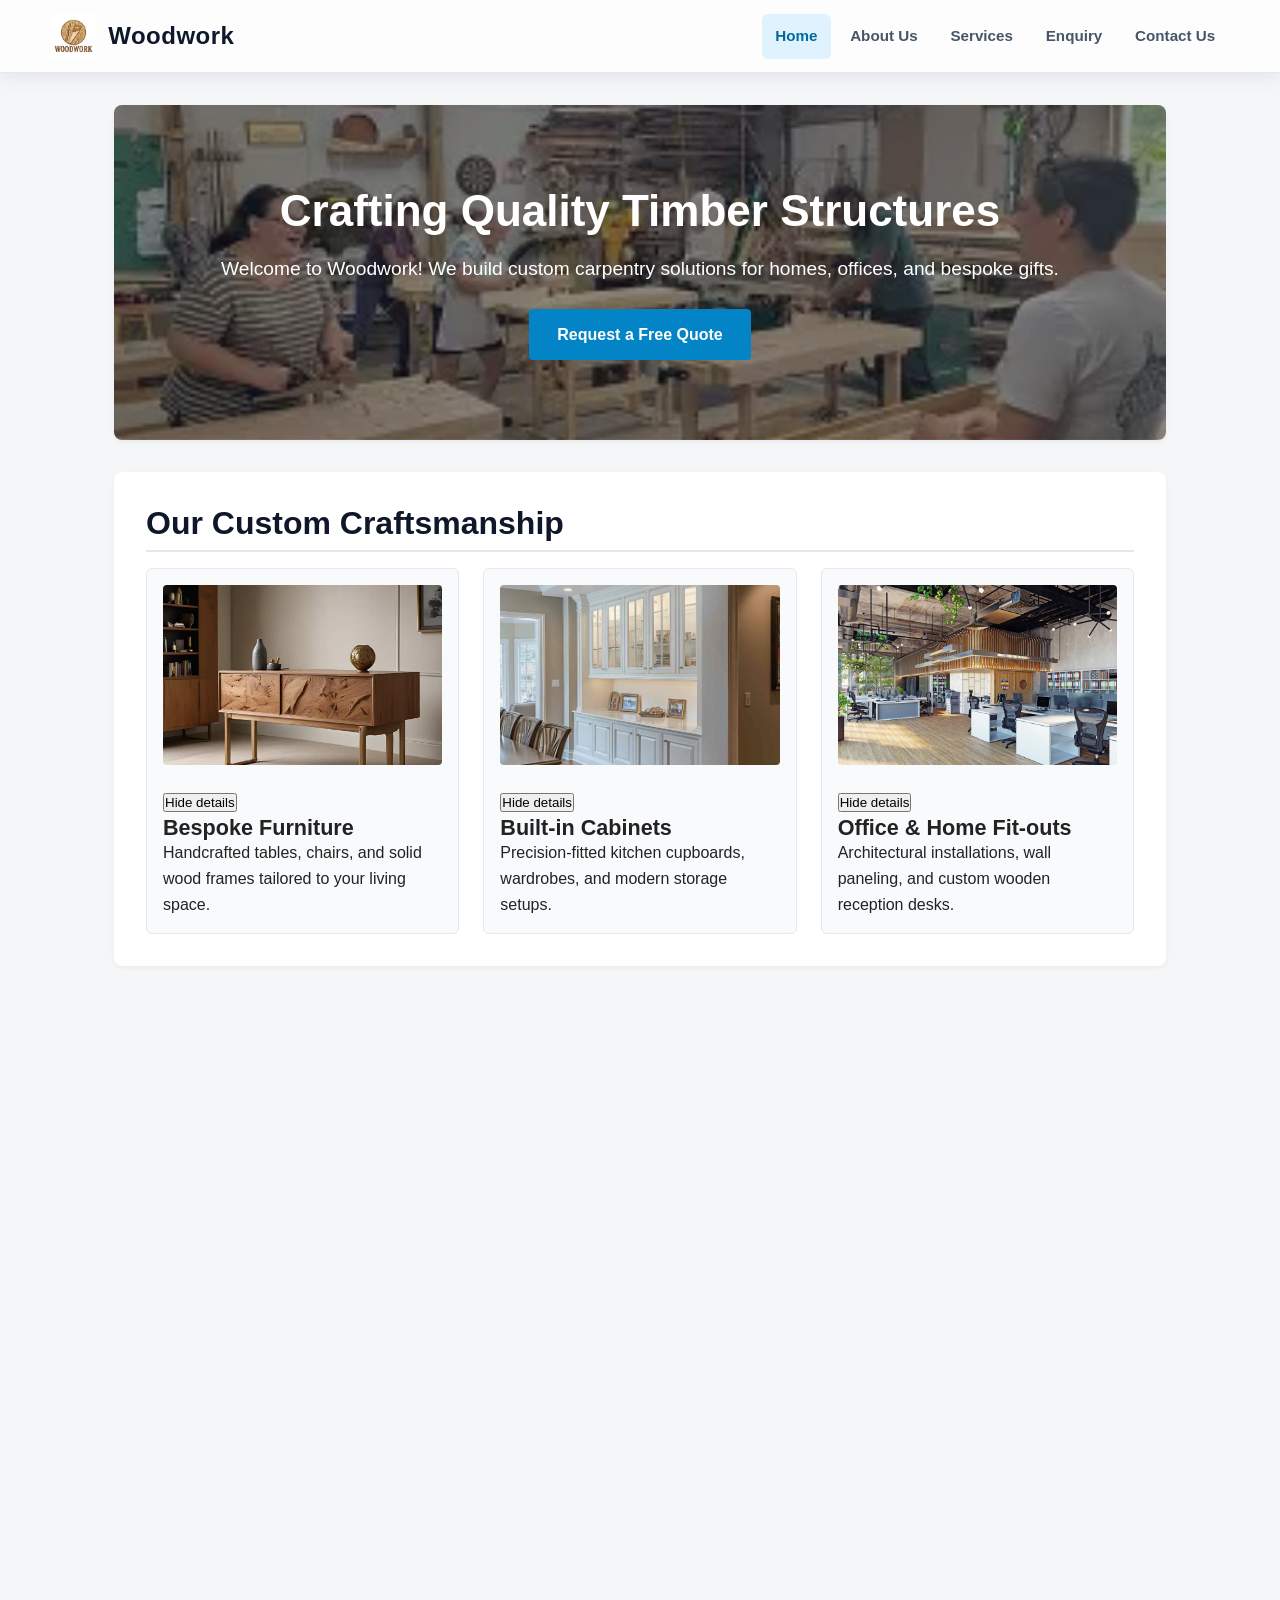
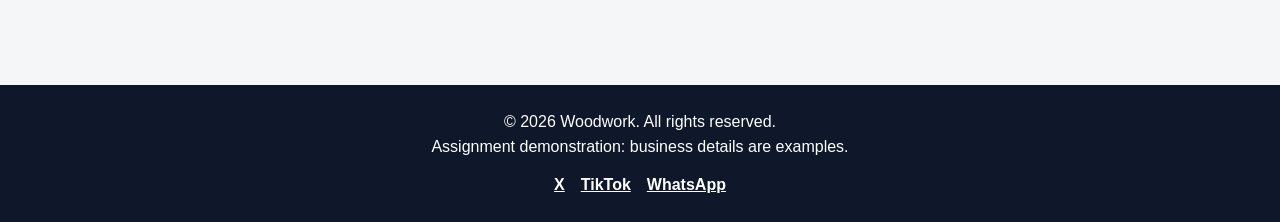
==== commit 8fa936c2: "added SEO" ====
--- a/index.html
+++ b/index.html
@@ -11,7 +11,13 @@
     <meta property="og:title" content="Woodwork | Premium Custom Carpentry">
     <meta property="og:description" content="Custom cabinetry, bespoke furniture, and tailored fit-outs crafted for modern homes and commercial spaces.">
     <meta property="og:type" content="website">
-    <meta property="og:image" content="images/workshop-placeholder.jpg">
+    <meta property="og:url" content="https://woodwork.co.za/">
+    <meta property="og:image" content="https://woodwork.co.za/images/workshop-placeholder.jpg">
+    <meta name="twitter:card" content="summary_large_image">
+    <meta name="twitter:title" content="Woodwork | Premium Custom Carpentry">
+    <meta name="twitter:description" content="Custom cabinetry, bespoke furniture, and tailored fit-outs crafted for modern homes and commercial spaces.">
+    <meta name="twitter:site" content="@KgopotsoNg26329">
+    <link rel="canonical" href="https://woodwork.co.za/">
     <meta name="theme-color" content="#0f172a">
     <meta http-equiv="Content-Security-Policy" content="default-src 'self'; img-src 'self' data:; style-src 'self'; script-src 'self'; frame-src https://www.google.com https://www.youtube.com; object-src 'none'; base-uri 'self'; form-action 'self'">
     <title>Woodwork | Premium Custom Carpentry</title>
@@ -28,7 +34,7 @@
     <header class="navbar">
         <div class="logo-container">
             <!-- Logo Image Placeholder (Replace src with your logo path later) -->
-            <img src="images/logo-placeholder.png" alt="Woodwork Logo" class="site-logo" width="160" height="45" decoding="async">
+            <img src="images/logo-placeholder.png" alt="Woodwork Logo" class="site-logo" width="45" height="45" decoding="async">
             <span class="brand-name">Woodwork</span>
         </div>
 
@@ -120,6 +126,12 @@
     <!-- Site Footer -->
     <footer>
         <p>&copy; <span data-current-year></span> Woodwork. All rights reserved.</p>
+        <p>Assignment demonstration: business details are examples.</p>
+        <nav class="social-links" aria-label="Social media">
+            <a href="https://x.com/KgopotsoNg26329" target="_blank" rel="noopener noreferrer">X</a>
+            <a href="https://www.tiktok.com/@kgopotso4560" target="_blank" rel="noopener noreferrer">TikTok</a>
+            <a href="https://wa.me/27763648256" target="_blank" rel="noopener noreferrer">WhatsApp</a>
+        </nav>
     </footer>
 
 </body>
--- a/css/styles.css
+++ b/css/styles.css
@@ -265,6 +265,89 @@
     margin-bottom: 1rem;
 }
 
+img[data-lightbox] {
+    cursor: zoom-in;
+}
+
+.image-lightbox {
+    width: min(92vw, 900px);
+    max-width: none;
+    max-height: 90vh;
+    margin: auto;
+    padding: 1rem;
+    border: 0;
+    border-radius: 8px;
+    background: #0f172a;
+    color: #ffffff;
+}
+
+.image-lightbox::backdrop {
+    background: rgba(15, 23, 42, 0.85);
+}
+
+.image-lightbox img {
+    display: block;
+    max-width: 100%;
+    max-height: 75vh;
+    margin: 0 auto;
+    object-fit: contain;
+}
+
+.image-lightbox-close {
+    display: block;
+    margin: 0 0 0.75rem auto;
+    padding: 0.5rem 0.8rem;
+    border: 1px solid #cbd5e1;
+    border-radius: 4px;
+    background: #ffffff;
+    color: #0f172a;
+    font: inherit;
+    font-weight: 700;
+    cursor: pointer;
+}
+
+.image-lightbox-caption {
+    margin-top: 0.75rem;
+    text-align: center;
+}
+
+/* Search and sorting controls for the service listing. */
+.service-tools {
+    display: grid;
+    grid-template-columns: repeat(auto-fit, minmax(220px, 1fr));
+    align-items: end;
+    gap: 0 1.25rem;
+}
+
+.service-tools .form-group {
+    margin-bottom: 0.75rem;
+}
+
+#serviceResults {
+    grid-column: 1 / -1;
+    font-weight: 600;
+    color: #475569;
+}
+
+.service-faq details {
+    padding: 1rem 0;
+    border-bottom: 1px solid #e2e8f0;
+}
+
+.service-faq details:last-child {
+    border-bottom: 0;
+}
+
+.service-faq summary {
+    color: #0f172a;
+    font-weight: 700;
+    cursor: pointer;
+}
+
+.service-faq details p {
+    padding-top: 0.75rem;
+}
+
 /* Responsive grid for the location maps. */
 .map-grid {
     display: grid;
@@ -291,6 +374,10 @@
     width: 100%;
     height: 100%;
     border: 0;
+}
+
+.map-directions {
+    margin-top: 0.75rem;
 }
 
 /* Allows wide tables to scroll horizontally on small screens. */
@@ -392,6 +479,22 @@
     transform: translateY(0);
 }
 
+@media (prefers-reduced-motion: reduce) {
+    *,
+    *::before,
+    *::after {
+        scroll-behavior: auto !important;
+        animation-duration: 0.01ms !important;
+        animation-iteration-count: 1 !important;
+        transition-duration: 0.01ms !important;
+    }
+
+    .reveal-on-scroll {
+        opacity: 1;
+        transform: none;
+    }
+}
+
 /* Form submit button and hover state. */
 .submit-btn {
     background-color: #0284c7;
@@ -421,6 +524,25 @@
     color: #ffffff;
     padding: 1.5rem;
     margin-top: 3rem;
+}
+
+.social-links {
+    display: flex;
+    justify-content: center;
+    flex-wrap: wrap;
+    gap: 1rem;
+    margin-top: 0.75rem;
+}
+
+.social-links a,
+.contact-info-section a {
+    color: inherit;
+    font-weight: 700;
+}
+
+.social-links a:hover,
+.contact-info-section a:hover {
+    text-decoration-thickness: 2px;
 }
 
 /* Phone layout: replaces the desktop links with a collapsible menu. */
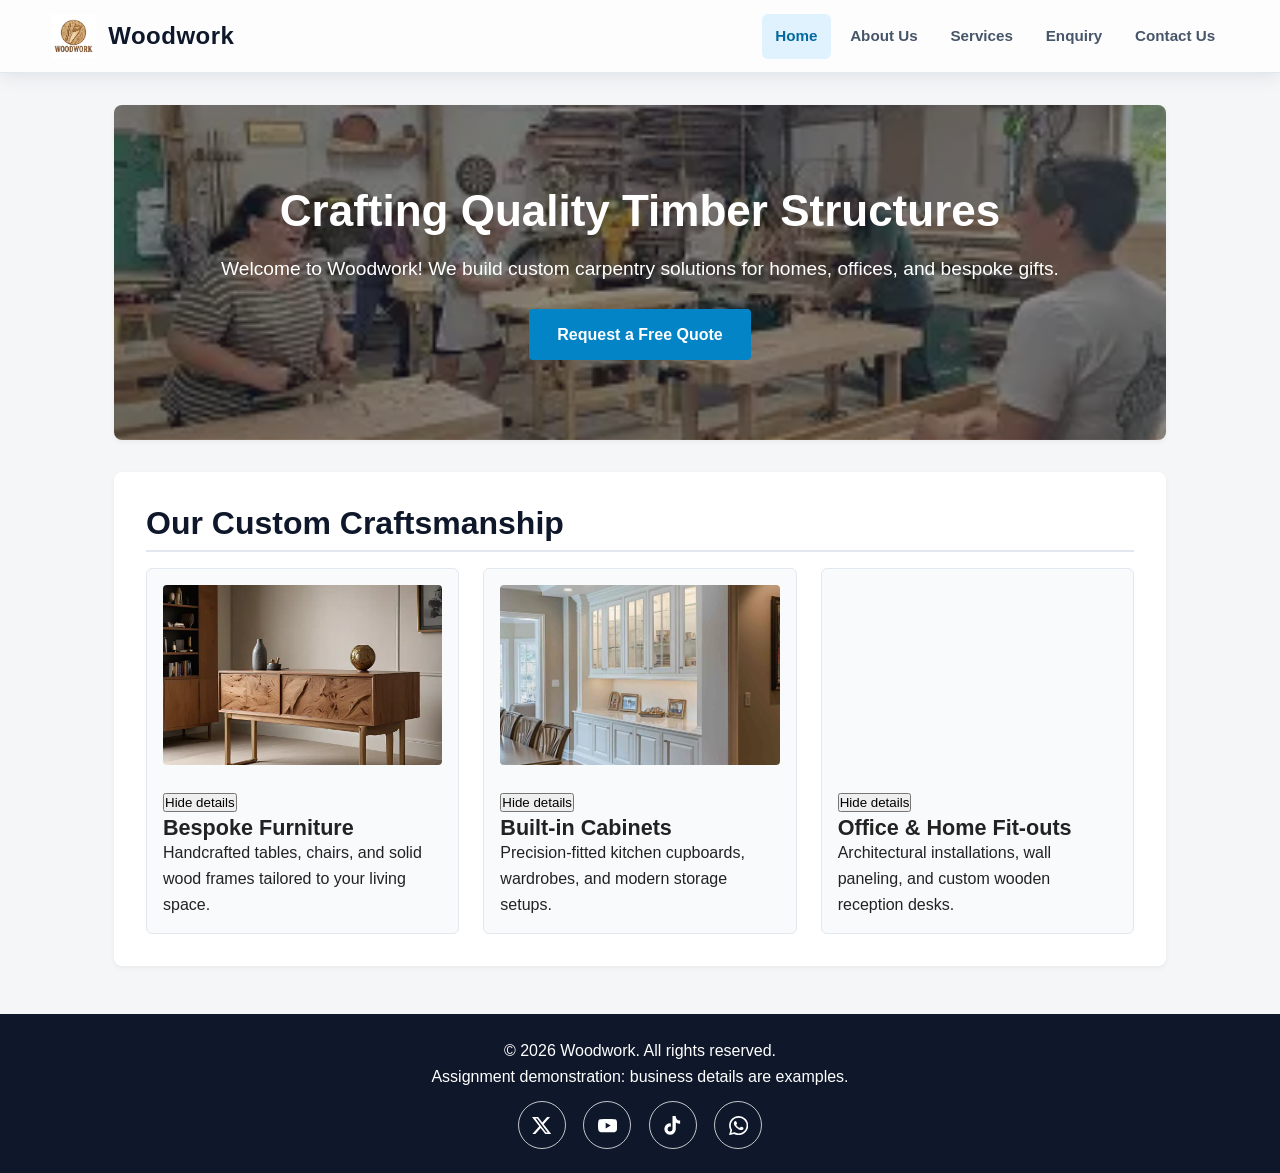
==== commit 5b4582c2: "PUT THE SOCIAL MEDIA LINKS AND ICONS" ====
--- a/index.html
+++ b/index.html
@@ -1,4 +1,4 @@
-<!DOCTYPE html>
+﻿<!DOCTYPE html>
 <html lang="en">
 <head>
     <!-- Metadata configuration for responsive web design -->
@@ -108,19 +108,6 @@
             </div>
         </section>
 
-        <section class="video-section reveal-on-scroll">
-            <h2>See Our Craft in Action</h2>
-            <div class="video-wrapper">
-                <iframe
-                    src="https://www.youtube.com/embed/7yk76jA3OK0?si=JkQw5mC8fDVA7Qkx"
-                    title="Woodworking craftsmanship showcase"
-                    loading="lazy"
-                    allow="accelerometer; autoplay; clipboard-write; encrypted-media; gyroscope; picture-in-picture; web-share"
-                    referrerpolicy="strict-origin-when-cross-origin"
-                    allowfullscreen>
-                </iframe>
-            </div>
-        </section>
     </main>
 
     <!-- Site Footer -->
@@ -128,9 +115,18 @@
         <p>&copy; <span data-current-year></span> Woodwork. All rights reserved.</p>
         <p>Assignment demonstration: business details are examples.</p>
         <nav class="social-links" aria-label="Social media">
-            <a href="https://x.com/KgopotsoNg26329" target="_blank" rel="noopener noreferrer">X</a>
-            <a href="https://www.tiktok.com/@kgopotso4560" target="_blank" rel="noopener noreferrer">TikTok</a>
-            <a href="https://wa.me/27763648256" target="_blank" rel="noopener noreferrer">WhatsApp</a>
+            <a class="social-icon-link" href="https://x.com/KgopotsoNg26329" target="_blank" rel="noopener noreferrer" aria-label="X">
+                <svg class="social-icon" viewBox="0 0 24 24" aria-hidden="true"><path d="M18.901 1.153h3.68l-8.04 9.19L24 22.654h-7.406l-5.8-7.584-6.642 7.584H.47l8.6-9.83L0 1.153h7.594l5.243 6.932zm-1.292 19.49h2.039L6.486 3.05H4.298z"/></svg>
+            </a>
+            <span class="social-icon-placeholder" role="img" aria-label="YouTube link not set up" title="YouTube link not set up">
+                <svg class="social-icon" viewBox="0 0 24 24" aria-hidden="true"><path d="M23.5 6.2a3 3 0 0 0-2.1-2.1C19.5 3.6 12 3.6 12 3.6s-7.5 0-9.4.5A3 3 0 0 0 .5 6.2 31 31 0 0 0 0 12a31 31 0 0 0 .5 5.8 3 3 0 0 0 2.1 2.1c1.9.5 9.4.5 9.4.5s7.5 0 9.4-.5a3 3 0 0 0 2.1-2.1A31 31 0 0 0 24 12a31 31 0 0 0-.5-5.8ZM9.6 15.6V8.4l6.3 3.6-6.3 3.6Z"/></svg>
+            </span>
+            <a class="social-icon-link" href="https://www.tiktok.com/@kgopotso4560" target="_blank" rel="noopener noreferrer" aria-label="TikTok">
+                <svg class="social-icon" viewBox="0 0 24 24" aria-hidden="true"><path d="M19.321 5.562a5.124 5.124 0 0 1-3.006-3.006A5.092 5.092 0 0 1 16.03 0h-4.137v16.348a3.03 3.03 0 1 1-2.08-2.879V9.24a7.16 7.16 0 1 0 6.217 7.108V8.014a9.21 9.21 0 0 0 5.378 1.724V5.6a5.087 5.087 0 0 1-2.087-.038Z"/></svg>
+            </a>
+            <a class="social-icon-link" href="https://wa.me/27763648256" target="_blank" rel="noopener noreferrer" aria-label="WhatsApp">
+                <svg class="social-icon" viewBox="0 0 24 24" aria-hidden="true"><path d="M20.52 3.48A11.86 11.86 0 0 0 12.07 0C5.48 0 .12 5.36.12 11.95c0 2.1.55 4.15 1.6 5.96L.02 24l6.24-1.64a11.9 11.9 0 0 0 5.8 1.48h.01c6.59 0 11.95-5.36 11.95-11.95 0-3.2-1.25-6.2-3.5-8.41ZM12.07 21.8h-.01a9.9 9.9 0 0 1-5.04-1.38l-.36-.21-3.7.97.99-3.6-.23-.37a9.86 9.86 0 0 1-1.51-5.26c0-5.44 4.43-9.87 9.88-9.87a9.8 9.8 0 0 1 6.98 2.89 9.8 9.8 0 0 1 2.89 6.99c0 5.44-4.43 9.87-9.89 9.87Zm5.42-7.39c-.3-.15-1.75-.86-2.02-.96-.27-.1-.47-.15-.67.15-.2.3-.77.96-.94 1.16-.17.2-.35.22-.65.07-.3-.15-1.26-.47-2.4-1.49-.89-.79-1.49-1.76-1.66-2.06-.18-.3-.02-.46.13-.61.13-.13.3-.35.45-.52.15-.18.2-.3.3-.5.1-.2.05-.38-.03-.53-.07-.15-.67-1.61-.92-2.2-.24-.58-.48-.5-.67-.51h-.57c-.2 0-.52.08-.79.38-.27.3-1.04 1.01-1.04 2.47s1.07 2.87 1.22 3.07c.15.2 2.1 3.2 5.08 4.49.71.3 1.27.49 1.7.63.72.23 1.37.2 1.88.12.57-.08 1.75-.71 2-1.41.25-.7.25-1.3.17-1.42-.08-.13-.27-.2-.57-.35Z"/></svg>
+            </a>
         </nav>
     </footer>
 
--- a/css/styles.css
+++ b/css/styles.css
@@ -530,7 +530,8 @@
     display: flex;
     justify-content: center;
     flex-wrap: wrap;
-    gap: 1rem;
+    align-items: center;
+    gap: 1.1rem;
     margin-top: 0.75rem;
 }
 
@@ -540,9 +541,73 @@
     font-weight: 700;
 }
 
+.social-icon-link,
+.social-icon-placeholder {
+    position: relative;
+    display: inline-flex;
+    align-items: center;
+    justify-content: center;
+    width: 3rem;
+    height: 3rem;
+    overflow: hidden;
+    border: 1px solid rgba(255, 255, 255, 0.75);
+    border-radius: 50%;
+    color: #ffffff;
+    isolation: isolate;
+}
+
+.social-icon-link {
+    text-decoration: none;
+}
+
+.social-icon-placeholder {
+    cursor: default;
+}
+
+.social-icon-link::before,
+.social-icon-placeholder::before {
+    position: absolute;
+    z-index: -1;
+    inset: 0;
+    background: #20c96b;
+    content: "";
+    transform: translateY(101%);
+    transition: transform 0.3s ease;
+}
+
+.social-icon-link:hover::before,
+.social-icon-link:focus-visible::before,
+.social-icon-placeholder:hover::before {
+    transform: translateY(0);
+}
+
+.social-icon-link:hover,
+.social-icon-link:focus-visible,
+.social-icon-placeholder:hover {
+    color: #0f172a;
+}
+
+.social-icon {
+    position: relative;
+    z-index: 1;
+    display: block;
+    width: 1.2rem;
+    height: 1.2rem;
+    fill: currentColor;
+    transition: color 0.3s ease;
+}
+
 .social-links a:hover,
 .contact-info-section a:hover {
     text-decoration-thickness: 2px;
+}
+
+@media (prefers-reduced-motion: reduce) {
+    .social-icon-link::before,
+    .social-icon-placeholder::before,
+    .social-icon {
+        transition: none;
+    }
 }
 
 /* Phone layout: replaces the desktop links with a collapsible menu. */
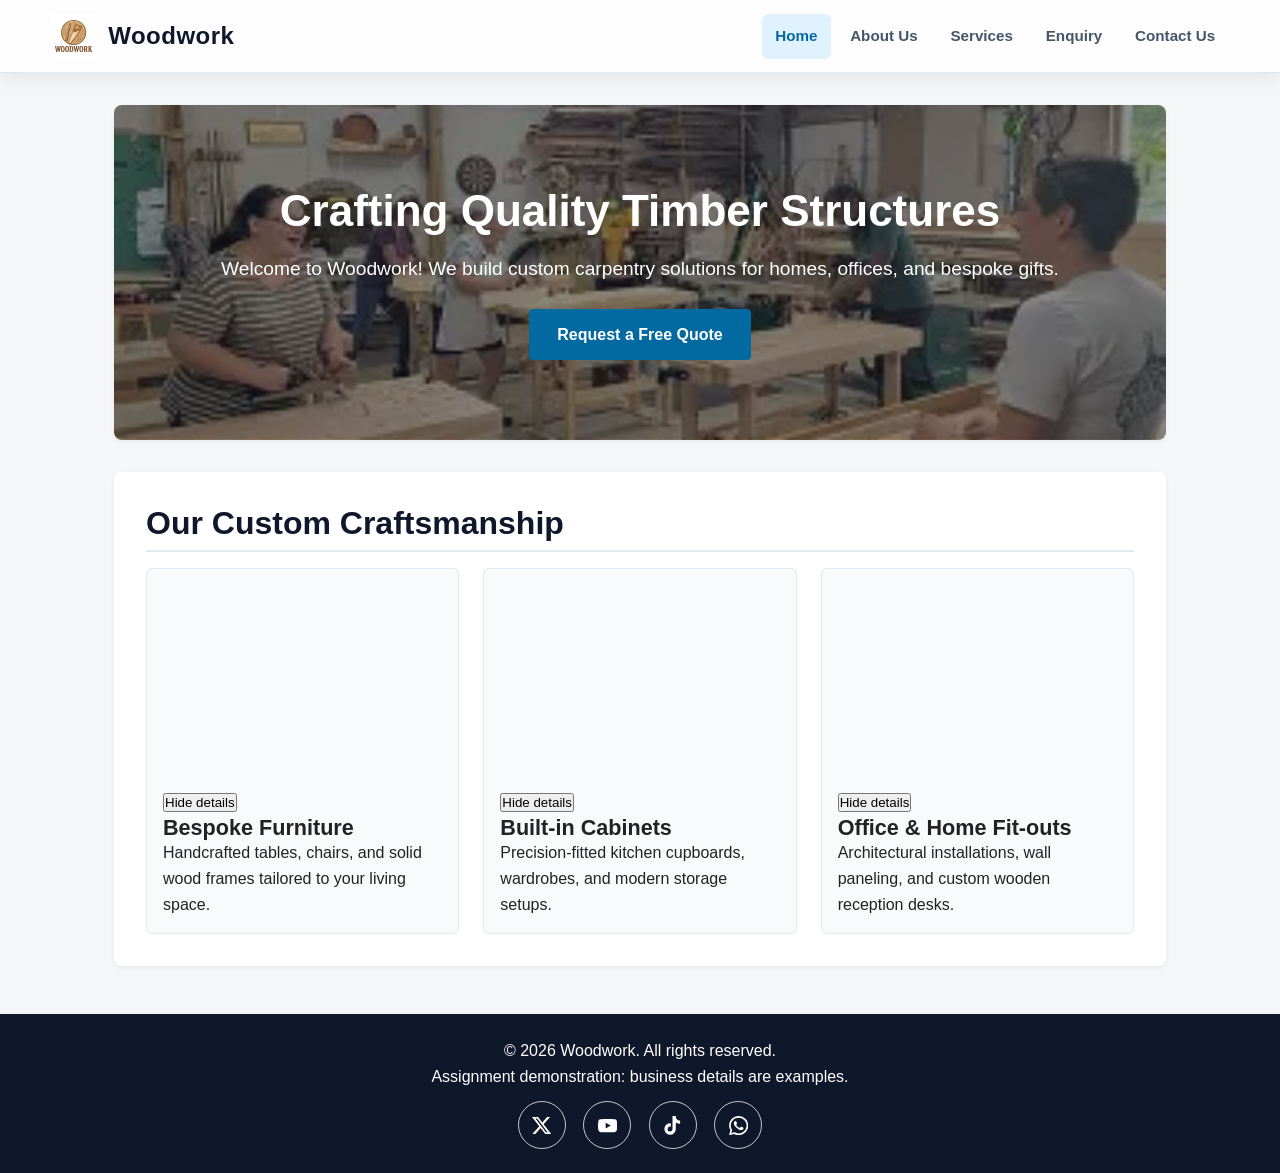
==== commit 63625801: "addded ajax and updated the readme" ====
--- a/index.html
+++ b/index.html
@@ -24,6 +24,7 @@
     
     <!-- External CSS link for styling -->
     <link rel="stylesheet" href="css/styles.css">
+    <link rel="icon" type="image/png" sizes="180x180" href="images/logo-optimized.png">
     <script src="js/site.js" defer></script>
 </head>
 <body>
@@ -34,7 +35,7 @@
     <header class="navbar">
         <div class="logo-container">
             <!-- Logo Image Placeholder (Replace src with your logo path later) -->
-            <img src="images/logo-placeholder.png" alt="Woodwork Logo" class="site-logo" width="45" height="45" decoding="async">
+            <img src="images/logo-optimized.png" alt="Woodwork Logo" class="site-logo" width="45" height="45" decoding="async">
             <span class="brand-name">Woodwork</span>
         </div>
 
@@ -97,7 +98,7 @@
 
                 <!-- Card 3: Fit-outs Placeholder -->
                 <div class="feature-card">
-                    <img src="images/fitout-placeholder.jpg" alt="Office Fit-outs" class="card-img" loading="lazy" decoding="async" data-lightbox>
+                    <img src="images/fitout-optimized.jpg" alt="Office Fit-outs" class="card-img" loading="lazy" decoding="async" data-lightbox>
                     <button class="toggle-content-btn" type="button" aria-controls="home-card-detail-3" aria-expanded="true" hidden>Hide details</button>
                     <div class="card-details" id="home-card-detail-3">
                         <h3>Office & Home Fit-outs</h3>
@@ -118,9 +119,9 @@
             <a class="social-icon-link" href="https://x.com/KgopotsoNg26329" target="_blank" rel="noopener noreferrer" aria-label="X">
                 <svg class="social-icon" viewBox="0 0 24 24" aria-hidden="true"><path d="M18.901 1.153h3.68l-8.04 9.19L24 22.654h-7.406l-5.8-7.584-6.642 7.584H.47l8.6-9.83L0 1.153h7.594l5.243 6.932zm-1.292 19.49h2.039L6.486 3.05H4.298z"/></svg>
             </a>
-            <span class="social-icon-placeholder" role="img" aria-label="YouTube link not set up" title="YouTube link not set up">
+            <a class="social-icon-link" href="https://www.youtube.com/@KgopotsoNgwato" target="_blank" rel="noopener noreferrer" aria-label="YouTube">
                 <svg class="social-icon" viewBox="0 0 24 24" aria-hidden="true"><path d="M23.5 6.2a3 3 0 0 0-2.1-2.1C19.5 3.6 12 3.6 12 3.6s-7.5 0-9.4.5A3 3 0 0 0 .5 6.2 31 31 0 0 0 0 12a31 31 0 0 0 .5 5.8 3 3 0 0 0 2.1 2.1c1.9.5 9.4.5 9.4.5s7.5 0 9.4-.5a3 3 0 0 0 2.1-2.1A31 31 0 0 0 24 12a31 31 0 0 0-.5-5.8ZM9.6 15.6V8.4l6.3 3.6-6.3 3.6Z"/></svg>
-            </span>
+            </a>
             <a class="social-icon-link" href="https://www.tiktok.com/@kgopotso4560" target="_blank" rel="noopener noreferrer" aria-label="TikTok">
                 <svg class="social-icon" viewBox="0 0 24 24" aria-hidden="true"><path d="M19.321 5.562a5.124 5.124 0 0 1-3.006-3.006A5.092 5.092 0 0 1 16.03 0h-4.137v16.348a3.03 3.03 0 1 1-2.08-2.879V9.24a7.16 7.16 0 1 0 6.217 7.108V8.014a9.21 9.21 0 0 0 5.378 1.724V5.6a5.087 5.087 0 0 1-2.087-.038Z"/></svg>
             </a>
--- a/css/styles.css
+++ b/css/styles.css
@@ -195,7 +195,7 @@
 /* Main call-to-action link and hover state. */
 .cta-button {
     display: inline-block;
-    background-color: #0284c7;
+    background-color: #0369a1;
     color: #ffffff;
     padding: 0.8rem 1.8rem;
     text-decoration: none;
@@ -205,7 +205,7 @@
 }
 
 .cta-button:hover {
-    background-color: #0369a1;
+    background-color: #075985;
 }
 
 /* Header banner used on the inner pages. */
@@ -243,7 +243,7 @@
 /* Responsive grid used for service, team, and content cards. */
 .card-grid {
     display: grid;
-    grid-template-columns: repeat(auto-fit, minmax(280px, 1fr));
+    grid-template-columns: repeat(auto-fit, minmax(min(100%, 280px), 1fr));
     gap: 1.5rem;
     margin-top: 1rem;
 }
@@ -263,6 +263,13 @@
     object-fit: cover;
     border-radius: 4px;
     margin-bottom: 1rem;
+}
+
+.section-img {
+    display: block;
+    max-width: 100%;
+    height: auto;
+    border-radius: 4px;
 }
 
 img[data-lightbox] {
@@ -432,6 +439,12 @@
     box-shadow: 0 0 0 3px rgba(2, 132, 199, 0.18);
 }
 
+.form-group input[aria-invalid="true"],
+.form-group select[aria-invalid="true"],
+.form-group textarea[aria-invalid="true"] {
+    border-color: #b91c1c;
+}
+
 .form-status {
     min-height: 1.6rem;
     margin-top: 1rem;
@@ -445,6 +458,10 @@
 
 .form-status.error {
     color: #b91c1c;
+}
+
+.form-status.pending {
+    color: #475569;
 }
 
 .video-section {
@@ -497,7 +514,7 @@
 
 /* Form submit button and hover state. */
 .submit-btn {
-    background-color: #0284c7;
+    background-color: #0369a1;
     color: #ffffff;
     border: none;
     padding: 0.8rem 2rem;
@@ -507,7 +524,7 @@
 }
 
 .submit-btn:hover {
-    background-color: #0369a1;
+    background-color: #075985;
 }
 
 .cta-button:focus-visible,
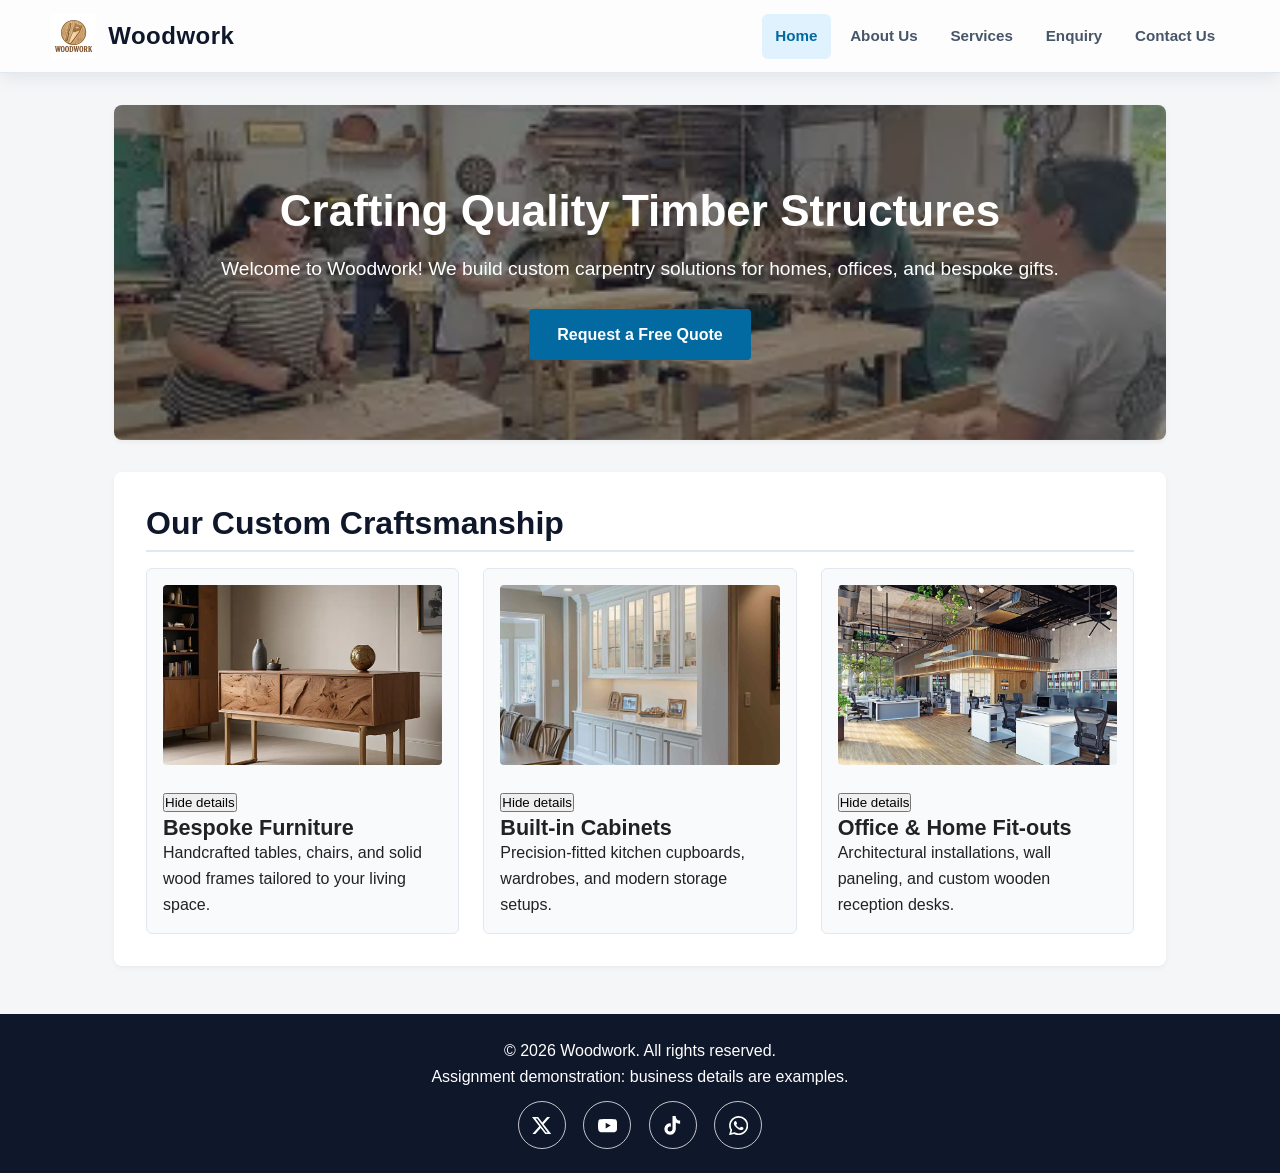
==== commit 921702e1: "CHANGED THE LINK FOR SIDE MAP" ====
--- a/index.html
+++ b/index.html
@@ -11,13 +11,13 @@
     <meta property="og:title" content="Woodwork | Premium Custom Carpentry">
     <meta property="og:description" content="Custom cabinetry, bespoke furniture, and tailored fit-outs crafted for modern homes and commercial spaces.">
     <meta property="og:type" content="website">
-    <meta property="og:url" content="https://woodwork.co.za/">
-    <meta property="og:image" content="https://woodwork.co.za/images/workshop-placeholder.jpg">
+    <meta property="og:url" content="https://woodwork-42.netlify.app/">
+    <meta property="og:image" content="https://woodwork-42.netlify.app/images/workshop-placeholder.jpg">
     <meta name="twitter:card" content="summary_large_image">
     <meta name="twitter:title" content="Woodwork | Premium Custom Carpentry">
     <meta name="twitter:description" content="Custom cabinetry, bespoke furniture, and tailored fit-outs crafted for modern homes and commercial spaces.">
     <meta name="twitter:site" content="@KgopotsoNg26329">
-    <link rel="canonical" href="https://woodwork.co.za/">
+    <link rel="canonical" href="https://woodwork-42.netlify.app/">
     <meta name="theme-color" content="#0f172a">
     <meta http-equiv="Content-Security-Policy" content="default-src 'self'; img-src 'self' data:; style-src 'self'; script-src 'self'; frame-src https://www.google.com https://www.youtube.com; object-src 'none'; base-uri 'self'; form-action 'self'">
     <title>Woodwork | Premium Custom Carpentry</title>
--- a/css/styles.css
+++ b/css/styles.css
@@ -412,31 +412,68 @@
 }
 
 /* Form field spacing and label styling. */
+.form-container {
+    width: min(100%, 900px);
+    margin-right: auto;
+    margin-left: auto;
+}
+
+.form-container h2 {
+    border-bottom: 0;
+    padding-bottom: 0;
+}
+
+.form-grid {
+    display: grid;
+    grid-template-columns: repeat(2, minmax(0, 1fr));
+    gap: 1.25rem 1.5rem;
+}
+
 .form-group {
-    margin-bottom: 1.25rem;
+    min-width: 0;
+}
+
+.form-group-wide,
+.form-grid > .submit-btn,
+.form-grid > .form-status,
+.form-grid > .form-estimate,
+.form-grid > .form-note {
+    grid-column: 1 / -1;
 }
 
 .form-group label {
     display: block;
-    font-weight: bold;
-    margin-bottom: 0.5rem;
+    color: #1e293b;
+    font-weight: 700;
+    margin-bottom: 0.4rem;
 }
 
 .form-group input,
 .form-group select,
 .form-group textarea {
     width: 100%;
-    padding: 0.75rem;
-    border: 1px solid #cbd5e1;
-    border-radius: 4px;
+    min-height: 3rem;
+    padding: 0.75rem 0.9rem;
+    border: 1px solid #d6dee8;
+    border-radius: 8px;
+    background-color: #f8fafc;
+    color: #1e293b;
     font-size: 1rem;
+    font-family: inherit;
+    transition: border-color 0.2s ease, box-shadow 0.2s ease, background-color 0.2s ease;
+}
+
+.form-group textarea {
+    min-height: 9rem;
+    resize: vertical;
 }
 
 .form-group input:focus,
 .form-group select:focus,
 .form-group textarea:focus {
-    border-color: #0284c7;
-    box-shadow: 0 0 0 3px rgba(2, 132, 199, 0.18);
+    border-color: #0369a1;
+    background-color: #ffffff;
+    box-shadow: 0 0 0 3px rgba(3, 105, 161, 0.16);
 }
 
 .form-group input[aria-invalid="true"],
@@ -447,9 +484,14 @@
 
 .form-status {
     min-height: 1.6rem;
-    margin-top: 1rem;
+    margin: 0;
     font-weight: 700;
     color: #166534;
+}
+
+.form-note {
+    color: #64748b;
+    font-size: 0.9rem;
 }
 
 .form-status.success {
@@ -517,10 +559,13 @@
     background-color: #0369a1;
     color: #ffffff;
     border: none;
-    padding: 0.8rem 2rem;
+    justify-self: start;
+    padding: 0.85rem 2rem;
     font-size: 1rem;
-    border-radius: 4px;
+    font-weight: 700;
+    border-radius: 8px;
     cursor: pointer;
+    transition: background-color 0.2s ease;
 }
 
 .submit-btn:hover {
@@ -713,4 +758,17 @@
     .map-container {
         height: clamp(210px, 60vw, 240px);
     }
-}
+
+    .form-grid {
+        grid-template-columns: 1fr;
+        gap: 1rem;
+    }
+
+    .form-group-wide,
+    .form-grid > .submit-btn,
+    .form-grid > .form-status,
+    .form-grid > .form-estimate,
+    .form-grid > .form-note {
+        grid-column: 1;
+    }
+}
